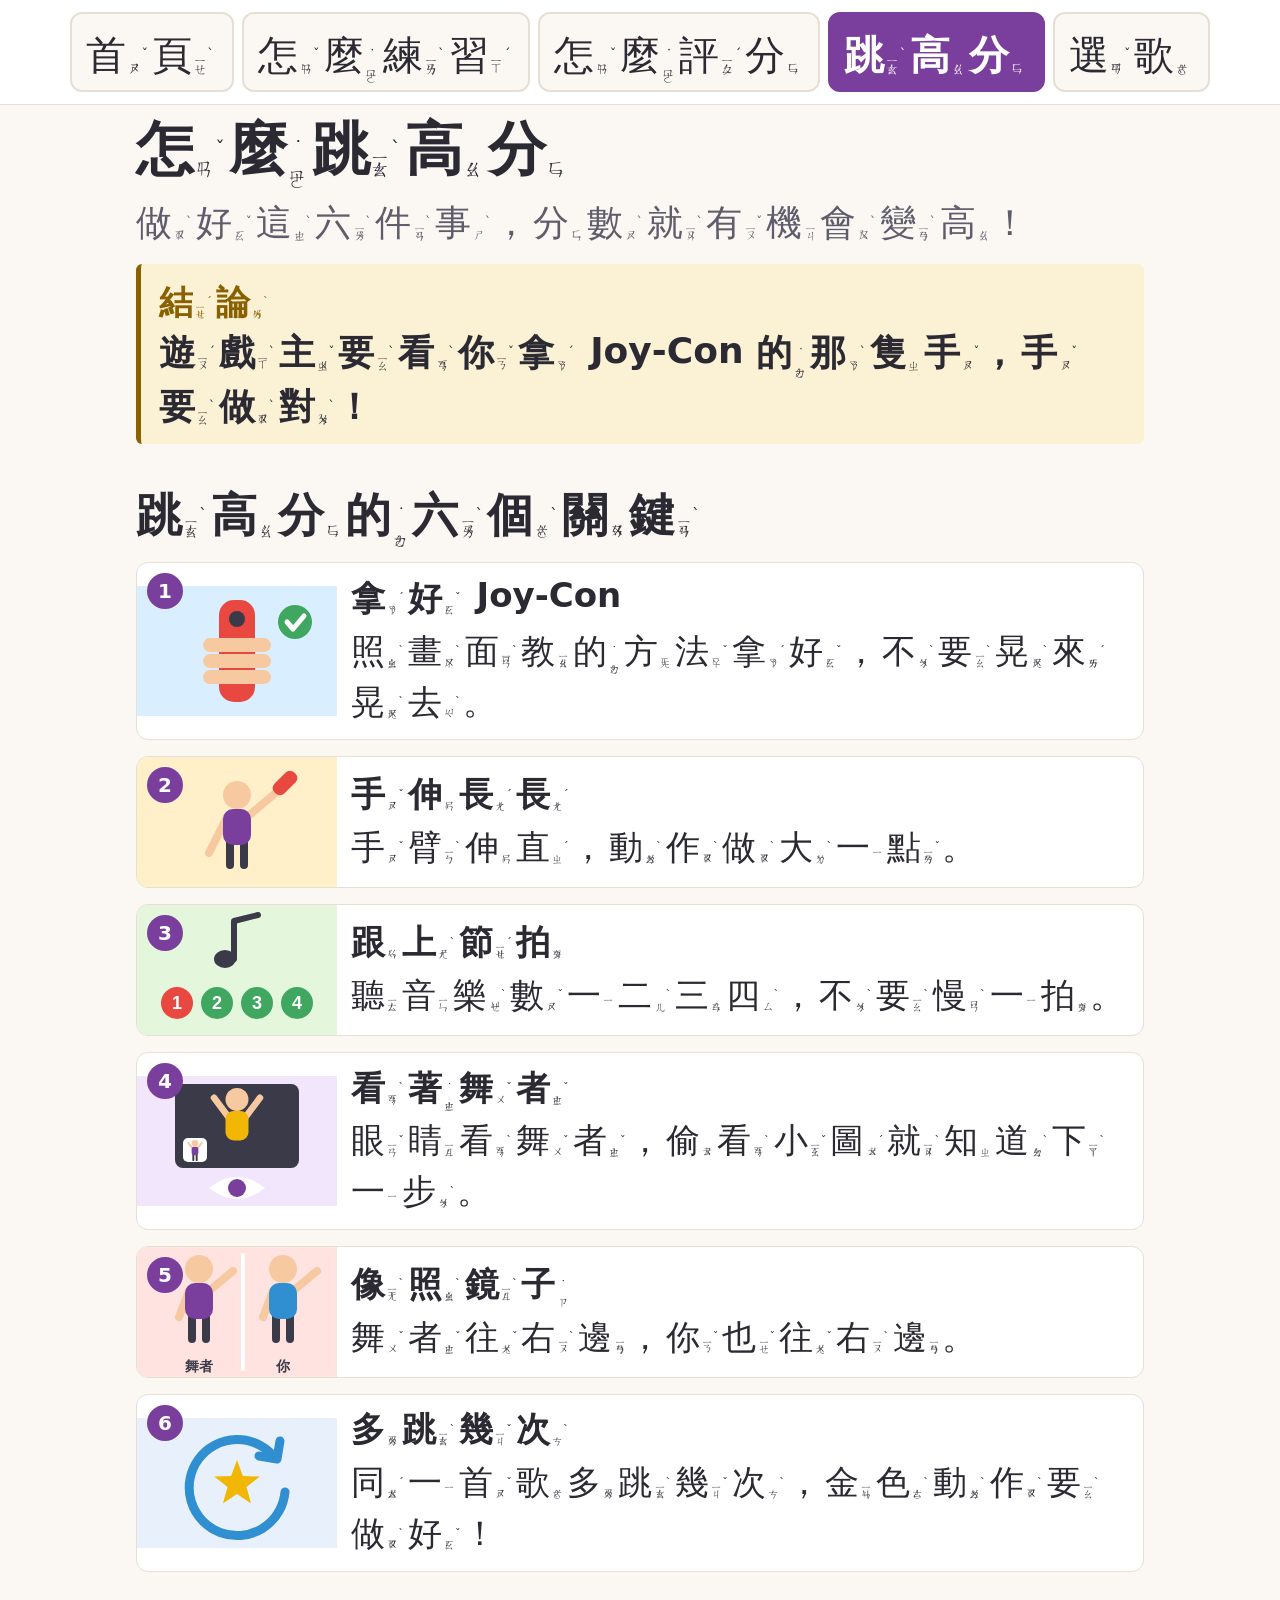
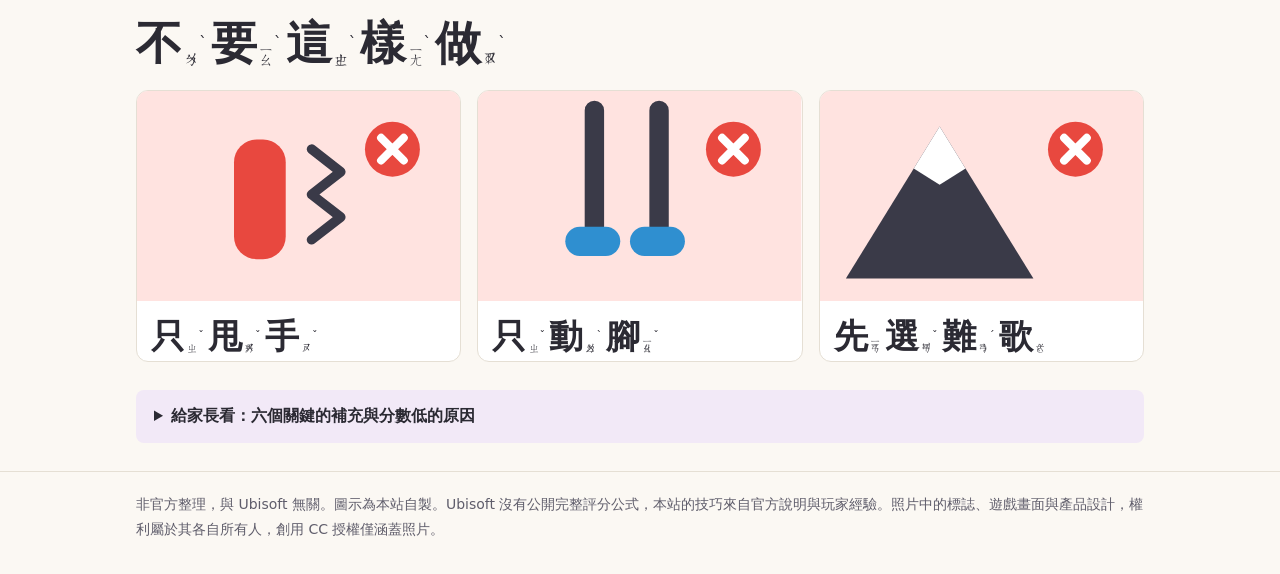
==== high-score.html @ da91a6d4 "Fit short boxed text on one line with row cards and smaller type Co-Authored-By: Claude Opus 5.5 <no" ====
<!doctype html>
<html lang="zh-Hant-TW">
<head>
  <meta charset="utf-8">
  <meta name="viewport" content="width=device-width, initial-scale=1">
  <title>Just Dance 跳高分</title>
  <meta name="description" content="用注音和扁平圖示，讓小一、小三的孩子看懂跳高分的六個關鍵。">
  <meta property="og:type" content="website">
  <meta property="og:site_name" content="Just Dance 親子指南">
  <meta property="og:title" content="Just Dance 跳高分">
  <meta property="og:description" content="用注音和扁平圖示，讓小一、小三的孩子看懂跳高分的六個關鍵。">
  <meta property="og:url" content="https://laibob0405.github.io/just-dance-guide/high-score.html">
  <meta property="og:image" content="https://laibob0405.github.io/just-dance-guide/images/og-image.png">
  <meta property="og:image:width" content="1200">
  <meta property="og:image:height" content="630">
  <meta property="og:image:alt" content="扁平插圖：舉著 Joy-Con 跳舞的小人、音符和金色星星，標題是一起跳 Just Dance">
  <meta name="twitter:card" content="summary_large_image">
  <link rel="icon" href="favicon.svg" type="image/svg+xml">
  <link rel="icon" href="favicon-32.png" type="image/png" sizes="32x32">
  <link rel="apple-touch-icon" href="apple-touch-icon.png">
  <link rel="stylesheet" href="style.css?v=15">
  <script src="menu.js?v=15" defer></script>
</head>
<body>
  <header>
    <div class="wrap">
      <nav aria-label="主選單"><button type="button" class="menu-toggle" aria-expanded="false" aria-controls="main-menu"><svg viewBox="0 0 24 24" width="32" height="32" aria-hidden="true"><path d="M4 6H20M4 12H20M4 18H20" fill="none" stroke="currentColor" stroke-width="3" stroke-linecap="round"/></svg><span class="zy">選<span class="b" aria-hidden="true"><span class="s">ㄒㄩㄢ</span><span class="t">ˇ</span></span></span><span class="zy">單<span class="b" aria-hidden="true"><span class="s">ㄉㄢ</span></span></span></button><ul id="main-menu"><li><a href="index.html"><span class="zy">首<span class="b" aria-hidden="true"><span class="s">ㄕㄡ</span><span class="t">ˇ</span></span></span><span class="zy">頁<span class="b" aria-hidden="true"><span class="s">ㄧㄝ</span><span class="t">ˋ</span></span></span></a></li><li><a href="kids.html"><span class="zy">怎<span class="b" aria-hidden="true"><span class="s">ㄗㄣ</span><span class="t">ˇ</span></span></span><span class="zy">麼<span class="b" aria-hidden="true"><span class="s">˙ㄇㄜ</span></span></span><span class="zy">練<span class="b" aria-hidden="true"><span class="s">ㄌㄧㄢ</span><span class="t">ˋ</span></span></span><span class="zy">習<span class="b" aria-hidden="true"><span class="s">ㄒㄧ</span><span class="t">ˊ</span></span></span></a></li><li><a href="scoring.html"><span class="zy">怎<span class="b" aria-hidden="true"><span class="s">ㄗㄣ</span><span class="t">ˇ</span></span></span><span class="zy">麼<span class="b" aria-hidden="true"><span class="s">˙ㄇㄜ</span></span></span><span class="zy">評<span class="b" aria-hidden="true"><span class="s">ㄆㄧㄥ</span><span class="t">ˊ</span></span></span><span class="zy">分<span class="b" aria-hidden="true"><span class="s">ㄈㄣ</span></span></span></a></li><li><a href="high-score.html" aria-current="page"><span class="zy">跳<span class="b" aria-hidden="true"><span class="s">ㄊㄧㄠ</span><span class="t">ˋ</span></span></span><span class="zy">高<span class="b" aria-hidden="true"><span class="s">ㄍㄠ</span></span></span><span class="zy">分<span class="b" aria-hidden="true"><span class="s">ㄈㄣ</span></span></span></a></li><li><a href="songs.html"><span class="zy">選<span class="b" aria-hidden="true"><span class="s">ㄒㄩㄢ</span><span class="t">ˇ</span></span></span><span class="zy">歌<span class="b" aria-hidden="true"><span class="s">ㄍㄜ</span></span></span></a></li></ul></nav>
    </div>
  </header>
  <main class="wrap">

    <h1><span class="zy">怎<span class="b" aria-hidden="true"><span class="s">ㄗㄣ</span><span class="t">ˇ</span></span></span><span class="zy">麼<span class="b" aria-hidden="true"><span class="s">˙ㄇㄜ</span></span></span><span class="zy">跳<span class="b" aria-hidden="true"><span class="s">ㄊㄧㄠ</span><span class="t">ˋ</span></span></span><span class="zy">高<span class="b" aria-hidden="true"><span class="s">ㄍㄠ</span></span></span><span class="zy">分<span class="b" aria-hidden="true"><span class="s">ㄈㄣ</span></span></span></h1>
    <p class="lead"><span class="zy">做<span class="b" aria-hidden="true"><span class="s">ㄗㄨㄛ</span><span class="t">ˋ</span></span></span><span class="zy">好<span class="b" aria-hidden="true"><span class="s">ㄏㄠ</span><span class="t">ˇ</span></span></span><span class="zy">這<span class="b" aria-hidden="true"><span class="s">ㄓㄜ</span><span class="t">ˋ</span></span></span><span class="zy">六<span class="b" aria-hidden="true"><span class="s">ㄌㄧㄡ</span><span class="t">ˋ</span></span></span><span class="zy">件<span class="b" aria-hidden="true"><span class="s">ㄐㄧㄢ</span><span class="t">ˋ</span></span></span><span class="zy">事<span class="b" aria-hidden="true"><span class="s">ㄕ</span><span class="t">ˋ</span></span><span class="p">，</span></span><span class="zy">分<span class="b" aria-hidden="true"><span class="s">ㄈㄣ</span></span></span><span class="zy">數<span class="b" aria-hidden="true"><span class="s">ㄕㄨ</span><span class="t">ˋ</span></span></span><span class="zy">就<span class="b" aria-hidden="true"><span class="s">ㄐㄧㄡ</span><span class="t">ˋ</span></span></span><span class="zy">有<span class="b" aria-hidden="true"><span class="s">ㄧㄡ</span><span class="t">ˇ</span></span></span><span class="zy">機<span class="b" aria-hidden="true"><span class="s">ㄐㄧ</span></span></span><span class="zy">會<span class="b" aria-hidden="true"><span class="s">ㄏㄨㄟ</span><span class="t">ˋ</span></span></span><span class="zy">變<span class="b" aria-hidden="true"><span class="s">ㄅㄧㄢ</span><span class="t">ˋ</span></span></span><span class="zy">高<span class="b" aria-hidden="true"><span class="s">ㄍㄠ</span></span><span class="p">！</span></span></p>
    <div class="key"><span class="label"><span class="zy">結<span class="b" aria-hidden="true"><span class="s">ㄐㄧㄝ</span><span class="t">ˊ</span></span></span><span class="zy">論<span class="b" aria-hidden="true"><span class="s">ㄌㄨㄣ</span><span class="t">ˋ</span></span></span></span><p><span class="zy">遊<span class="b" aria-hidden="true"><span class="s">ㄧㄡ</span><span class="t">ˊ</span></span></span><span class="zy">戲<span class="b" aria-hidden="true"><span class="s">ㄒㄧ</span><span class="t">ˋ</span></span></span><span class="zy">主<span class="b" aria-hidden="true"><span class="s">ㄓㄨ</span><span class="t">ˇ</span></span></span><span class="zy">要<span class="b" aria-hidden="true"><span class="s">ㄧㄠ</span><span class="t">ˋ</span></span></span><span class="zy">看<span class="b" aria-hidden="true"><span class="s">ㄎㄢ</span><span class="t">ˋ</span></span></span><span class="zy">你<span class="b" aria-hidden="true"><span class="s">ㄋㄧ</span><span class="t">ˇ</span></span></span><span class="zy">拿<span class="b" aria-hidden="true"><span class="s">ㄋㄚ</span><span class="t">ˊ</span></span></span> Joy-Con <span class="zy">的<span class="b" aria-hidden="true"><span class="s">˙ㄉㄜ</span></span></span><span class="zy">那<span class="b" aria-hidden="true"><span class="s">ㄋㄚ</span><span class="t">ˋ</span></span></span><span class="zy">隻<span class="b" aria-hidden="true"><span class="s">ㄓ</span></span></span><span class="zy">手<span class="b" aria-hidden="true"><span class="s">ㄕㄡ</span><span class="t">ˇ</span></span><span class="p">，</span></span><span class="zy">手<span class="b" aria-hidden="true"><span class="s">ㄕㄡ</span><span class="t">ˇ</span></span></span><span class="zy">要<span class="b" aria-hidden="true"><span class="s">ㄧㄠ</span><span class="t">ˋ</span></span></span><span class="zy">做<span class="b" aria-hidden="true"><span class="s">ㄗㄨㄛ</span><span class="t">ˋ</span></span></span><span class="zy">對<span class="b" aria-hidden="true"><span class="s">ㄉㄨㄟ</span><span class="t">ˋ</span></span><span class="p">！</span></span></p></div>

    <h2><span class="zy">跳<span class="b" aria-hidden="true"><span class="s">ㄊㄧㄠ</span><span class="t">ˋ</span></span></span><span class="zy">高<span class="b" aria-hidden="true"><span class="s">ㄍㄠ</span></span></span><span class="zy">分<span class="b" aria-hidden="true"><span class="s">ㄈㄣ</span></span></span><span class="zy">的<span class="b" aria-hidden="true"><span class="s">˙ㄉㄜ</span></span></span><span class="zy">六<span class="b" aria-hidden="true"><span class="s">ㄌㄧㄡ</span><span class="t">ˋ</span></span></span><span class="zy">個<span class="b" aria-hidden="true"><span class="s">ㄍㄜ</span><span class="t">ˋ</span></span></span><span class="zy">關<span class="b" aria-hidden="true"><span class="s">ㄍㄨㄢ</span></span></span><span class="zy">鍵<span class="b" aria-hidden="true"><span class="s">ㄐㄧㄢ</span><span class="t">ˋ</span></span></span></h2>
    <ol class="cards rows">
<li><svg viewBox="0 0 200 130" role="img" aria-label="一隻手緊緊握住 Joy-Con"><rect width="200" height="130" fill="#d9efff"/><rect x="82" y="14" width="36" height="102" rx="15" fill="#e8483f"/><circle cx="100" cy="33" r="8" fill="#3a3a48"/><rect x="66" y="52" width="68" height="14" rx="7" fill="#f6c9a0"/><rect x="66" y="68" width="68" height="14" rx="7" fill="#f6c9a0"/><rect x="66" y="84" width="68" height="14" rx="7" fill="#f6c9a0"/><circle cx="158" cy="36" r="17" fill="#3fa75f"/><path d="M150 36l6 7 11-13" fill="none" stroke="#ffffff" stroke-width="5" stroke-linecap="round" stroke-linejoin="round"/></svg><div class="card-text"><h3><span class="zy">拿<span class="b" aria-hidden="true"><span class="s">ㄋㄚ</span><span class="t">ˊ</span></span></span><span class="zy">好<span class="b" aria-hidden="true"><span class="s">ㄏㄠ</span><span class="t">ˇ</span></span></span> Joy-Con</h3><p><span class="zy">照<span class="b" aria-hidden="true"><span class="s">ㄓㄠ</span><span class="t">ˋ</span></span></span><span class="zy">畫<span class="b" aria-hidden="true"><span class="s">ㄏㄨㄚ</span><span class="t">ˋ</span></span></span><span class="zy">面<span class="b" aria-hidden="true"><span class="s">ㄇㄧㄢ</span><span class="t">ˋ</span></span></span><span class="zy">教<span class="b" aria-hidden="true"><span class="s">ㄐㄧㄠ</span></span></span><span class="zy">的<span class="b" aria-hidden="true"><span class="s">˙ㄉㄜ</span></span></span><span class="zy">方<span class="b" aria-hidden="true"><span class="s">ㄈㄤ</span></span></span><span class="zy">法<span class="b" aria-hidden="true"><span class="s">ㄈㄚ</span><span class="t">ˇ</span></span></span><span class="zy">拿<span class="b" aria-hidden="true"><span class="s">ㄋㄚ</span><span class="t">ˊ</span></span></span><span class="zy">好<span class="b" aria-hidden="true"><span class="s">ㄏㄠ</span><span class="t">ˇ</span></span><span class="p">，</span></span><span class="zy">不<span class="b" aria-hidden="true"><span class="s">ㄅㄨ</span><span class="t">ˋ</span></span></span><span class="zy">要<span class="b" aria-hidden="true"><span class="s">ㄧㄠ</span><span class="t">ˋ</span></span></span><span class="zy">晃<span class="b" aria-hidden="true"><span class="s">ㄏㄨㄤ</span><span class="t">ˋ</span></span></span><span class="zy">來<span class="b" aria-hidden="true"><span class="s">ㄌㄞ</span><span class="t">ˊ</span></span></span><span class="zy">晃<span class="b" aria-hidden="true"><span class="s">ㄏㄨㄤ</span><span class="t">ˋ</span></span></span><span class="zy">去<span class="b" aria-hidden="true"><span class="s">ㄑㄩ</span><span class="t">ˋ</span></span><span class="p">。</span></span></p></div></li>
<li><svg viewBox="0 0 200 130" role="img" aria-label="小朋友把手臂伸得又高又直"><rect width="200" height="130" fill="#fff0c9"/><path d="M90 60L72 96" fill="none" stroke="#f6c9a0" stroke-width="8" stroke-linecap="round" stroke-linejoin="round"/><path d="M110 60L148 28" fill="none" stroke="#f6c9a0" stroke-width="8" stroke-linecap="round" stroke-linejoin="round"/><path d="M93 86V108M107 86V108" fill="none" stroke="#3a3a48" stroke-width="8" stroke-linecap="round" stroke-linejoin="round"/><rect x="86" y="52" width="28" height="36" rx="10" fill="#7a3e9d"/><circle cx="100" cy="38" r="14" fill="#f6c9a0"/><g transform="rotate(45 148 26)"><rect x="141" y="12" width="14" height="28" rx="6" fill="#e8483f"/></g></svg><div class="card-text"><h3><span class="zy">手<span class="b" aria-hidden="true"><span class="s">ㄕㄡ</span><span class="t">ˇ</span></span></span><span class="zy">伸<span class="b" aria-hidden="true"><span class="s">ㄕㄣ</span></span></span><span class="zy">長<span class="b" aria-hidden="true"><span class="s">ㄔㄤ</span><span class="t">ˊ</span></span></span><span class="zy">長<span class="b" aria-hidden="true"><span class="s">ㄔㄤ</span><span class="t">ˊ</span></span></span></h3><p><span class="zy">手<span class="b" aria-hidden="true"><span class="s">ㄕㄡ</span><span class="t">ˇ</span></span></span><span class="zy">臂<span class="b" aria-hidden="true"><span class="s">ㄅㄧ</span><span class="t">ˋ</span></span></span><span class="zy">伸<span class="b" aria-hidden="true"><span class="s">ㄕㄣ</span></span></span><span class="zy">直<span class="b" aria-hidden="true"><span class="s">ㄓ</span><span class="t">ˊ</span></span><span class="p">，</span></span><span class="zy">動<span class="b" aria-hidden="true"><span class="s">ㄉㄨㄥ</span><span class="t">ˋ</span></span></span><span class="zy">作<span class="b" aria-hidden="true"><span class="s">ㄗㄨㄛ</span><span class="t">ˋ</span></span></span><span class="zy">做<span class="b" aria-hidden="true"><span class="s">ㄗㄨㄛ</span><span class="t">ˋ</span></span></span><span class="zy">大<span class="b" aria-hidden="true"><span class="s">ㄉㄚ</span><span class="t">ˋ</span></span></span><span class="zy">一<span class="b" aria-hidden="true"><span class="s">ㄧ</span></span></span><span class="zy">點<span class="b" aria-hidden="true"><span class="s">ㄉㄧㄢ</span><span class="t">ˇ</span></span><span class="p">。</span></span></p></div></li>
<li><svg viewBox="0 0 200 130" role="img" aria-label="音符和一二三四的節拍"><rect width="200" height="130" fill="#e4f7dc"/><ellipse cx="88" cy="54" rx="11" ry="9" fill="#3a3a48"/><path d="M97 54V16l24 -6" fill="none" stroke="#3a3a48" stroke-width="6" stroke-linecap="round" stroke-linejoin="round"/><circle cx="40" cy="98" r="16" fill="#e8483f"/><text x="40" y="104" font-family="sans-serif" font-size="18" font-weight="700" text-anchor="middle" fill="#fff">1</text><circle cx="80" cy="98" r="16" fill="#3fa75f"/><text x="80" y="104" font-family="sans-serif" font-size="18" font-weight="700" text-anchor="middle" fill="#fff">2</text><circle cx="120" cy="98" r="16" fill="#3fa75f"/><text x="120" y="104" font-family="sans-serif" font-size="18" font-weight="700" text-anchor="middle" fill="#fff">3</text><circle cx="160" cy="98" r="16" fill="#3fa75f"/><text x="160" y="104" font-family="sans-serif" font-size="18" font-weight="700" text-anchor="middle" fill="#fff">4</text></svg><div class="card-text"><h3><span class="zy">跟<span class="b" aria-hidden="true"><span class="s">ㄍㄣ</span></span></span><span class="zy">上<span class="b" aria-hidden="true"><span class="s">ㄕㄤ</span><span class="t">ˋ</span></span></span><span class="zy">節<span class="b" aria-hidden="true"><span class="s">ㄐㄧㄝ</span><span class="t">ˊ</span></span></span><span class="zy">拍<span class="b" aria-hidden="true"><span class="s">ㄆㄞ</span></span></span></h3><p><span class="zy">聽<span class="b" aria-hidden="true"><span class="s">ㄊㄧㄥ</span></span></span><span class="zy">音<span class="b" aria-hidden="true"><span class="s">ㄧㄣ</span></span></span><span class="zy">樂<span class="b" aria-hidden="true"><span class="s">ㄩㄝ</span><span class="t">ˋ</span></span></span><span class="zy">數<span class="b" aria-hidden="true"><span class="s">ㄕㄨ</span><span class="t">ˇ</span></span></span><span class="zy">一<span class="b" aria-hidden="true"><span class="s">ㄧ</span></span></span><span class="zy">二<span class="b" aria-hidden="true"><span class="s">ㄦ</span><span class="t">ˋ</span></span></span><span class="zy">三<span class="b" aria-hidden="true"><span class="s">ㄙㄢ</span></span></span><span class="zy">四<span class="b" aria-hidden="true"><span class="s">ㄙ</span><span class="t">ˋ</span></span><span class="p">，</span></span><span class="zy">不<span class="b" aria-hidden="true"><span class="s">ㄅㄨ</span><span class="t">ˋ</span></span></span><span class="zy">要<span class="b" aria-hidden="true"><span class="s">ㄧㄠ</span><span class="t">ˋ</span></span></span><span class="zy">慢<span class="b" aria-hidden="true"><span class="s">ㄇㄢ</span><span class="t">ˋ</span></span></span><span class="zy">一<span class="b" aria-hidden="true"><span class="s">ㄧ</span></span></span><span class="zy">拍<span class="b" aria-hidden="true"><span class="s">ㄆㄞ</span></span><span class="p">。</span></span></p></div></li>
<li><svg viewBox="0 0 200 130" role="img" aria-label="眼睛看著電視裡的舞者，左下角有小圖"><rect width="200" height="130" fill="#f1e6fb"/><rect x="38" y="8" width="124" height="84" rx="8" fill="#3a3a48"/><g transform="translate(100 12) scale(.82) translate(-100 0)"><path d="M90 36L72 12" fill="none" stroke="#f6c9a0" stroke-width="8" stroke-linecap="round" stroke-linejoin="round"/><path d="M110 36L128 12" fill="none" stroke="#f6c9a0" stroke-width="8" stroke-linecap="round" stroke-linejoin="round"/><path d="M93 62V84M107 62V84" fill="none" stroke="#3a3a48" stroke-width="8" stroke-linecap="round" stroke-linejoin="round"/><rect x="86" y="28" width="28" height="36" rx="10" fill="#f2b705"/><circle cx="100" cy="14" r="14" fill="#f6c9a0"/></g><rect x="46" y="62" width="24" height="24" rx="5" fill="#fff"/><g transform="translate(58 64) scale(.24) translate(-100 0)"><path d="M90 36L72 12" fill="none" stroke="#f6c9a0" stroke-width="8" stroke-linecap="round" stroke-linejoin="round"/><path d="M110 36L128 12" fill="none" stroke="#f6c9a0" stroke-width="8" stroke-linecap="round" stroke-linejoin="round"/><path d="M93 62V84M107 62V84" fill="none" stroke="#3a3a48" stroke-width="8" stroke-linecap="round" stroke-linejoin="round"/><rect x="86" y="28" width="28" height="36" rx="10" fill="#7a3e9d"/><circle cx="100" cy="14" r="14" fill="#f6c9a0"/></g><path d="M72 112q28-22 56 0q-28 22-56 0z" fill="#fff"/><circle cx="100" cy="112" r="9" fill="#7a3e9d"/></svg><div class="card-text"><h3><span class="zy">看<span class="b" aria-hidden="true"><span class="s">ㄎㄢ</span><span class="t">ˋ</span></span></span><span class="zy">著<span class="b" aria-hidden="true"><span class="s">˙ㄓㄜ</span></span></span><span class="zy">舞<span class="b" aria-hidden="true"><span class="s">ㄨ</span><span class="t">ˇ</span></span></span><span class="zy">者<span class="b" aria-hidden="true"><span class="s">ㄓㄜ</span><span class="t">ˇ</span></span></span></h3><p><span class="zy">眼<span class="b" aria-hidden="true"><span class="s">ㄧㄢ</span><span class="t">ˇ</span></span></span><span class="zy">睛<span class="b" aria-hidden="true"><span class="s">ㄐㄧㄥ</span></span></span><span class="zy">看<span class="b" aria-hidden="true"><span class="s">ㄎㄢ</span><span class="t">ˋ</span></span></span><span class="zy">舞<span class="b" aria-hidden="true"><span class="s">ㄨ</span><span class="t">ˇ</span></span></span><span class="zy">者<span class="b" aria-hidden="true"><span class="s">ㄓㄜ</span><span class="t">ˇ</span></span><span class="p">，</span></span><span class="zy">偷<span class="b" aria-hidden="true"><span class="s">ㄊㄡ</span></span></span><span class="zy">看<span class="b" aria-hidden="true"><span class="s">ㄎㄢ</span><span class="t">ˋ</span></span></span><span class="zy">小<span class="b" aria-hidden="true"><span class="s">ㄒㄧㄠ</span><span class="t">ˇ</span></span></span><span class="zy">圖<span class="b" aria-hidden="true"><span class="s">ㄊㄨ</span><span class="t">ˊ</span></span></span><span class="zy">就<span class="b" aria-hidden="true"><span class="s">ㄐㄧㄡ</span><span class="t">ˋ</span></span></span><span class="zy">知<span class="b" aria-hidden="true"><span class="s">ㄓ</span></span></span><span class="zy">道<span class="b" aria-hidden="true"><span class="s">ㄉㄠ</span><span class="t">ˋ</span></span></span><span class="zy">下<span class="b" aria-hidden="true"><span class="s">ㄒㄧㄚ</span><span class="t">ˋ</span></span></span><span class="zy">一<span class="b" aria-hidden="true"><span class="s">ㄧ</span></span></span><span class="zy">步<span class="b" aria-hidden="true"><span class="s">ㄅㄨ</span><span class="t">ˋ</span></span><span class="p">。</span></span></p></div></li>
<li><svg viewBox="0 0 200 130" role="img" aria-label="舞者和你都把手伸向同一邊"><rect width="200" height="130" fill="#ffe3e0"/><path d="M106 8V122" fill="none" stroke="#ffffff" stroke-width="4" stroke-linecap="round" stroke-linejoin="round"/><path d="M52 44L42 70" fill="none" stroke="#f6c9a0" stroke-width="8" stroke-linecap="round" stroke-linejoin="round"/><path d="M72 44L96 24" fill="none" stroke="#f6c9a0" stroke-width="8" stroke-linecap="round" stroke-linejoin="round"/><path d="M55 70V92M69 70V92" fill="none" stroke="#3a3a48" stroke-width="8" stroke-linecap="round" stroke-linejoin="round"/><rect x="48" y="36" width="28" height="36" rx="10" fill="#7a3e9d"/><circle cx="62" cy="22" r="14" fill="#f6c9a0"/><path d="M136 44L126 70" fill="none" stroke="#f6c9a0" stroke-width="8" stroke-linecap="round" stroke-linejoin="round"/><path d="M156 44L180 24" fill="none" stroke="#f6c9a0" stroke-width="8" stroke-linecap="round" stroke-linejoin="round"/><path d="M139 70V92M153 70V92" fill="none" stroke="#3a3a48" stroke-width="8" stroke-linecap="round" stroke-linejoin="round"/><rect x="132" y="36" width="28" height="36" rx="10" fill="#2f8fd0"/><circle cx="146" cy="22" r="14" fill="#f6c9a0"/><text x="62" y="124" font-family="sans-serif" font-size="14" font-weight="700" text-anchor="middle" fill="#3a3a48">舞者</text><text x="146" y="124" font-family="sans-serif" font-size="14" font-weight="700" text-anchor="middle" fill="#3a3a48">你</text></svg><div class="card-text"><h3><span class="zy">像<span class="b" aria-hidden="true"><span class="s">ㄒㄧㄤ</span><span class="t">ˋ</span></span></span><span class="zy">照<span class="b" aria-hidden="true"><span class="s">ㄓㄠ</span><span class="t">ˋ</span></span></span><span class="zy">鏡<span class="b" aria-hidden="true"><span class="s">ㄐㄧㄥ</span><span class="t">ˋ</span></span></span><span class="zy">子<span class="b" aria-hidden="true"><span class="s">˙ㄗ</span></span></span></h3><p><span class="zy">舞<span class="b" aria-hidden="true"><span class="s">ㄨ</span><span class="t">ˇ</span></span></span><span class="zy">者<span class="b" aria-hidden="true"><span class="s">ㄓㄜ</span><span class="t">ˇ</span></span></span><span class="zy">往<span class="b" aria-hidden="true"><span class="s">ㄨㄤ</span><span class="t">ˇ</span></span></span><span class="zy">右<span class="b" aria-hidden="true"><span class="s">ㄧㄡ</span><span class="t">ˋ</span></span></span><span class="zy">邊<span class="b" aria-hidden="true"><span class="s">ㄅㄧㄢ</span></span><span class="p">，</span></span><span class="zy">你<span class="b" aria-hidden="true"><span class="s">ㄋㄧ</span><span class="t">ˇ</span></span></span><span class="zy">也<span class="b" aria-hidden="true"><span class="s">ㄧㄝ</span><span class="t">ˇ</span></span></span><span class="zy">往<span class="b" aria-hidden="true"><span class="s">ㄨㄤ</span><span class="t">ˇ</span></span></span><span class="zy">右<span class="b" aria-hidden="true"><span class="s">ㄧㄡ</span><span class="t">ˋ</span></span></span><span class="zy">邊<span class="b" aria-hidden="true"><span class="s">ㄅㄧㄢ</span></span><span class="p">。</span></span></p></div></li>
<li><svg viewBox="0 0 200 130" role="img" aria-label="金色星星外面有一圈重複的箭頭"><rect width="200" height="130" fill="#e8f1fb"/><path d="M138 40a48 48 0 1 0 10 34" fill="none" stroke="#2f8fd0" stroke-width="9" stroke-linecap="round" stroke-linejoin="round"/><path d="M122 38l18 3 3-18" fill="none" stroke="#2f8fd0" stroke-width="9" stroke-linecap="round" stroke-linejoin="round"/><polygon points="100.0,42.0 105.9,57.9 122.8,58.6 109.5,69.1 114.1,85.4 100.0,76.0 85.9,85.4 90.5,69.1 77.2,58.6 94.1,57.9" fill="#f2b705"/></svg><div class="card-text"><h3><span class="zy">多<span class="b" aria-hidden="true"><span class="s">ㄉㄨㄛ</span></span></span><span class="zy">跳<span class="b" aria-hidden="true"><span class="s">ㄊㄧㄠ</span><span class="t">ˋ</span></span></span><span class="zy">幾<span class="b" aria-hidden="true"><span class="s">ㄐㄧ</span><span class="t">ˇ</span></span></span><span class="zy">次<span class="b" aria-hidden="true"><span class="s">ㄘ</span><span class="t">ˋ</span></span></span></h3><p><span class="zy">同<span class="b" aria-hidden="true"><span class="s">ㄊㄨㄥ</span><span class="t">ˊ</span></span></span><span class="zy">一<span class="b" aria-hidden="true"><span class="s">ㄧ</span></span></span><span class="zy">首<span class="b" aria-hidden="true"><span class="s">ㄕㄡ</span><span class="t">ˇ</span></span></span><span class="zy">歌<span class="b" aria-hidden="true"><span class="s">ㄍㄜ</span></span></span><span class="zy">多<span class="b" aria-hidden="true"><span class="s">ㄉㄨㄛ</span></span></span><span class="zy">跳<span class="b" aria-hidden="true"><span class="s">ㄊㄧㄠ</span><span class="t">ˋ</span></span></span><span class="zy">幾<span class="b" aria-hidden="true"><span class="s">ㄐㄧ</span><span class="t">ˇ</span></span></span><span class="zy">次<span class="b" aria-hidden="true"><span class="s">ㄘ</span><span class="t">ˋ</span></span><span class="p">，</span></span><span class="zy">金<span class="b" aria-hidden="true"><span class="s">ㄐㄧㄣ</span></span></span><span class="zy">色<span class="b" aria-hidden="true"><span class="s">ㄙㄜ</span><span class="t">ˋ</span></span></span><span class="zy">動<span class="b" aria-hidden="true"><span class="s">ㄉㄨㄥ</span><span class="t">ˋ</span></span></span><span class="zy">作<span class="b" aria-hidden="true"><span class="s">ㄗㄨㄛ</span><span class="t">ˋ</span></span></span><span class="zy">要<span class="b" aria-hidden="true"><span class="s">ㄧㄠ</span><span class="t">ˋ</span></span></span><span class="zy">做<span class="b" aria-hidden="true"><span class="s">ㄗㄨㄛ</span><span class="t">ˋ</span></span></span><span class="zy">好<span class="b" aria-hidden="true"><span class="s">ㄏㄠ</span><span class="t">ˇ</span></span><span class="p">！</span></span></p></div></li>
</ol>

    <h2><span class="zy">不<span class="b" aria-hidden="true"><span class="s">ㄅㄨ</span><span class="t">ˋ</span></span></span><span class="zy">要<span class="b" aria-hidden="true"><span class="s">ㄧㄠ</span><span class="t">ˋ</span></span></span><span class="zy">這<span class="b" aria-hidden="true"><span class="s">ㄓㄜ</span><span class="t">ˋ</span></span></span><span class="zy">樣<span class="b" aria-hidden="true"><span class="s">ㄧㄤ</span><span class="t">ˋ</span></span></span><span class="zy">做<span class="b" aria-hidden="true"><span class="s">ㄗㄨㄛ</span><span class="t">ˋ</span></span></span></h2>
    <ul class="cards">
<li><svg viewBox="0 0 200 130" role="img" aria-label="不要只甩手"><rect width="200" height="130" fill="#ffe3e0"/><rect x="60" y="30" width="32" height="74" rx="14" fill="#e8483f"/><path d="M108 36l18 14-18 14 18 14-18 14" fill="none" stroke="#3a3a48" stroke-width="6" stroke-linecap="round" stroke-linejoin="round"/><circle cx="158" cy="36" r="17" fill="#e8483f"/><path d="M151 29l14 14m0-14l-14 14" fill="none" stroke="#ffffff" stroke-width="5" stroke-linecap="round" stroke-linejoin="round"/></svg><div class="card-text"><h3><span class="zy">只<span class="b" aria-hidden="true"><span class="s">ㄓ</span><span class="t">ˇ</span></span></span><span class="zy">甩<span class="b" aria-hidden="true"><span class="s">ㄕㄨㄞ</span><span class="t">ˇ</span></span></span><span class="zy">手<span class="b" aria-hidden="true"><span class="s">ㄕㄡ</span><span class="t">ˇ</span></span></span></h3></div></li>
<li><svg viewBox="0 0 200 130" role="img" aria-label="不要只動腳"><rect width="200" height="130" fill="#ffe3e0"/><path d="M72 12V84M112 12V84" fill="none" stroke="#3a3a48" stroke-width="12" stroke-linecap="round" stroke-linejoin="round"/><rect x="54" y="84" width="34" height="18" rx="9" fill="#2f8fd0"/><rect x="94" y="84" width="34" height="18" rx="9" fill="#2f8fd0"/><circle cx="158" cy="36" r="17" fill="#e8483f"/><path d="M151 29l14 14m0-14l-14 14" fill="none" stroke="#ffffff" stroke-width="5" stroke-linecap="round" stroke-linejoin="round"/></svg><div class="card-text"><h3><span class="zy">只<span class="b" aria-hidden="true"><span class="s">ㄓ</span><span class="t">ˇ</span></span></span><span class="zy">動<span class="b" aria-hidden="true"><span class="s">ㄉㄨㄥ</span><span class="t">ˋ</span></span></span><span class="zy">腳<span class="b" aria-hidden="true"><span class="s">ㄐㄧㄠ</span><span class="t">ˇ</span></span></span></h3></div></li>
<li><svg viewBox="0 0 200 130" role="img" aria-label="一開始不要選太難的歌"><rect width="200" height="130" fill="#ffe3e0"/><path d="M16 116L74 22l58 94z" fill="#3a3a48"/><path d="M58 48l16-26 16 26-16 10z" fill="#ffffff"/><circle cx="158" cy="36" r="17" fill="#e8483f"/><path d="M151 29l14 14m0-14l-14 14" fill="none" stroke="#ffffff" stroke-width="5" stroke-linecap="round" stroke-linejoin="round"/></svg><div class="card-text"><h3><span class="zy">先<span class="b" aria-hidden="true"><span class="s">ㄒㄧㄢ</span></span></span><span class="zy">選<span class="b" aria-hidden="true"><span class="s">ㄒㄩㄢ</span><span class="t">ˇ</span></span></span><span class="zy">難<span class="b" aria-hidden="true"><span class="s">ㄋㄢ</span><span class="t">ˊ</span></span></span><span class="zy">歌<span class="b" aria-hidden="true"><span class="s">ㄍㄜ</span></span></span></h3></div></li>
</ul>

    <details class="parent"><summary>給家長看：六個關鍵的補充與分數低的原因</summary>

      <ol>
        <li><strong>拿好 Joy-Con：</strong>依遊戲畫面的指示握好，手腕也要固定好。有玩家反映評分對握法很敏感。</li>
        <li><strong>手伸長長：</strong>每個動作都做得清楚俐落。動作只做一半，是常見的失分原因之一。</li>
        <li><strong>跟上節拍：</strong>看到舞者動了才跟著動，時間點通常會偏晚。先聽熟節拍，並且提前準備下一個動作。</li>
        <li><strong>看著舞者：</strong>舞者告訴你手怎麼移動，圖示則是預告。不要盯著圖示等亮燈才動，那樣通常會來不及。</li>
        <li><strong>像照鏡子：</strong>舞者往畫面右邊伸手，你也往自己的右邊伸手，不用先想舞者用的是哪一隻手。</li>
        <li><strong>多跳幾次：</strong>記住動作後反應會變快。金色動作（Gold Move）有額外加分。</li>
      </ol>
      <p>Ubisoft 在 2023 年調整評分，改成更重視準確度，只靠甩手很難再拿高分。</p>
      <p><strong>孩子分數特別低的可能原因（推測，非官方說法）：</strong>手臂較短使動作訊號較小、手沒有伸到位、看到舞者動了才動所以慢半拍、Joy-Con 握歪或手腕亂轉。分數低不代表跳得不好，因為主要只有手的動作被算進去。</p>
      <figure><img src="images/joy-con-2.png" width="960" height="946" alt="藍色和橘色的 Switch 2 Joy-Con 2 手把" loading="lazy"><figcaption>Switch 2 的 Joy-Con 2。照片：<a href="https://commons.wikimedia.org/wiki/File:Nintendo_Switch_2_Joy-Con_2_Blue_and_Orange_(transparent_background).png">Crisco 1492</a>，<a href="https://creativecommons.org/licenses/by/4.0/deed.zh-hant">CC BY 4.0</a>，已縮小尺寸。</figcaption></figure>
    
</details>
  </main>
  <footer>
    <div class="wrap">非官方整理，與 Ubisoft 無關。圖示為本站自製。Ubisoft 沒有公開完整評分公式，本站的技巧來自官方說明與玩家經驗。照片中的標誌、遊戲畫面與產品設計，權利屬於其各自所有人，創用 CC 授權僅涵蓋照片。</div>
  </footer>
</body>
</html>
---- style.css ----
:root {
  --bg: #fbf8f3;
  --surface: #ffffff;
  --text: #2b2a33;
  --muted: #5f5d6b;
  --line: #e5dfd4;
  --accent: #7a3e9d;
  --accent-soft: #f2e9f7;
  --gold: #8a6100;
  --gold-soft: #fbf1d5;
}

@media (prefers-color-scheme: dark) {
  :root {
    --bg: #1d1c23;
    --surface: #272630;
    --text: #eeecf2;
    --muted: #b5b2c0;
    --line: #3d3b49;
    --accent: #d3a6ec;
    --accent-soft: #352c40;
    --gold: #eec766;
    --gold-soft: #3a3120;
  }
}

* { box-sizing: border-box; }

body {
  margin: 0;
  background: var(--bg);
  color: var(--text);
  font-family: "Noto Sans TC", "Microsoft JhengHei", "PingFang TC", system-ui, sans-serif;
  font-size: 18px;
  line-height: 1.8;
}

a { color: var(--accent); }

.zy {
  display: inline-flex;
  align-items: center;
  margin-right: 4px;
  white-space: nowrap;
  vertical-align: middle;
  line-height: 1;
}

.zy .b {
  display: inline-flex;
  align-items: center;
  margin-left: 2px;
  font-size: 0.33em;
  font-weight: 400;
  line-height: 1;
}

.zy .s {
  writing-mode: vertical-rl;
  text-orientation: upright;
  letter-spacing: 0;
  line-height: 1;
}

.zy .t { line-height: 1; }

.zy .p { margin-left: 2px; }

header {
  background: var(--surface);
  border-bottom: 1px solid var(--line);
}

.wrap {
  max-width: 1040px;
  margin: 0 auto;
  padding: 0 16px;
}

header .wrap { max-width: 1240px; }

nav ul {
  display: flex;
  flex-wrap: wrap;
  justify-content: center;
  gap: 8px;
  margin: 0;
  padding: 12px 0;
  list-style: none;
  line-height: 1.5;
}

nav a {
  display: block;
  padding: 8px 14px;
  background: var(--bg);
  border: 2px solid var(--line);
  border-radius: 12px;
  color: var(--text);
  font-size: 40px;
  text-align: center;
  text-decoration: none;
}

nav a:hover { border-color: var(--accent); }

nav a:focus-visible {
  outline: 3px solid var(--accent);
  outline-offset: 2px;
}

nav a[aria-current="page"] {
  background: var(--accent);
  border-color: var(--accent);
  color: var(--surface);
  font-weight: 700;
}

.menu-toggle { display: none; }

@media (max-width: 520px) {
  nav ul { display: grid; grid-template-columns: 1fr; }

  nav.collapsible { padding: 12px 0; }

  nav.collapsible ul { padding-bottom: 0; }

  nav.collapsible:not(.open) ul { display: none; }

  nav.collapsible .menu-toggle {
    display: flex;
    align-items: center;
    justify-content: center;
    gap: 10px;
    width: 100%;
    padding: 8px 14px;
    background: var(--bg);
    border: 2px solid var(--line);
    border-radius: 12px;
    color: var(--text);
    font: inherit;
    font-size: 40px;
    font-weight: 700;
    cursor: pointer;
  }

  nav.collapsible .menu-toggle:focus-visible {
    outline: 3px solid var(--accent);
    outline-offset: 2px;
  }
}

main { padding: 24px 0 40px; }

h1 {
  margin: 0 0 8px;
  font-size: 58px;
  line-height: 1.4;
}

h2 {
  margin: 36px 0 12px;
  font-size: 46px;
  line-height: 1.4;
}

.lead {
  margin: 0 0 12px;
  color: var(--muted);
  font-size: 36px;
  line-height: 1.5;
}

.big {
  font-size: 36px;
  font-weight: 700;
  line-height: 1.5;
}

.key {
  margin: 16px 0;
  padding: 12px 18px;
  background: var(--gold-soft);
  border-left: 5px solid var(--gold);
  border-radius: 6px;
}

.key .label {
  display: block;
  color: var(--gold);
  font-size: 34px;
  font-weight: 700;
  line-height: 1.4;
}

.key p {
  margin: 0;
  font-size: 36px;
  font-weight: 700;
  line-height: 1.5;
}

.note {
  margin: 20px 0;
  padding: 14px 18px;
  background: var(--accent-soft);
  border-radius: 6px;
  font-size: 16px;
}

.cta {
  font-size: 36px;
  font-weight: 700;
}

.cards {
  display: grid;
  grid-template-columns: repeat(auto-fit, minmax(220px, 1fr));
  gap: 16px;
  padding: 0;
  list-style: none;
  counter-reset: card;
}

.cards.two { grid-template-columns: repeat(2, minmax(0, 1fr)); }

@media (max-width: 520px) {
  .cards.two { grid-template-columns: 1fr; }
  h1 { font-size: 48px; }
  h2 { font-size: 42px; }
}

.cards.rows { grid-template-columns: 1fr; }

.cards.rows li {
  display: grid;
  grid-template-columns: 200px minmax(0, 1fr);
  align-items: center;
}

@media (max-width: 520px) {
  .cards.rows li { grid-template-columns: 1fr; }
}

.cards li {
  position: relative;
  overflow: hidden;
  background: var(--surface);
  border: 1px solid var(--line);
  border-radius: 12px;
  counter-increment: card;
}

ol.cards li::before {
  content: counter(card);
  position: absolute;
  top: 10px;
  left: 10px;
  width: 36px;
  height: 36px;
  border-radius: 50%;
  background: var(--accent);
  color: var(--surface);
  font-size: 20px;
  font-weight: 700;
  line-height: 36px;
  text-align: center;
}

.cards svg {
  display: block;
  width: 100%;
  height: auto;
}

.cards h3 {
  margin: 10px 14px 4px;
  white-space: normal;
  font-size: 34px;
  line-height: 1.35;
}

.cards p {
  margin: 0 14px 14px;
  font-size: 34px;
  line-height: 1.5;
}

.ratings {
  display: grid;
  gap: 8px;
  padding: 0;
  list-style: none;
}

.ratings li {
  display: grid;
  grid-template-columns: 170px 130px 1fr;
  align-items: center;
  gap: 12px;
  padding: 8px 14px;
  background: var(--surface);
  border: 1px solid var(--line);
  border-radius: 10px;
  font-size: 34px;
  line-height: 1.4;
}

.stars {
  display: block;
  width: 130px;
  height: auto;
}

@media (max-width: 520px) {
  .ratings li { grid-template-columns: 150px 1fr; }
  .ratings li span { grid-column: 1 / -1; }
}

figure { margin: 24px 0; }

figure img {
  display: block;
  width: 100%;
  height: auto;
  border-radius: 8px;
}

.hero img {
  width: auto;
  max-width: 100%;
  margin: 0 auto;
}

figcaption {
  margin-top: 8px;
  color: var(--muted);
  font-size: 14px;
  line-height: 1.6;
}

details.parent {
  margin: 28px 0;
  padding: 12px 18px;
  background: var(--accent-soft);
  border-radius: 8px;
  font-size: 16px;
}

details.parent summary {
  font-weight: 700;
  cursor: pointer;
}

.table-scroll { overflow-x: auto; }

table {
  width: 100%;
  border-collapse: collapse;
  font-size: 15px;
}

th, td {
  padding: 8px;
  border-bottom: 1px solid var(--line);
  text-align: left;
  vertical-align: top;
}

th { white-space: nowrap; }

footer {
  padding: 20px 0 32px;
  border-top: 1px solid var(--line);
  color: var(--muted);
  font-size: 14px;
}
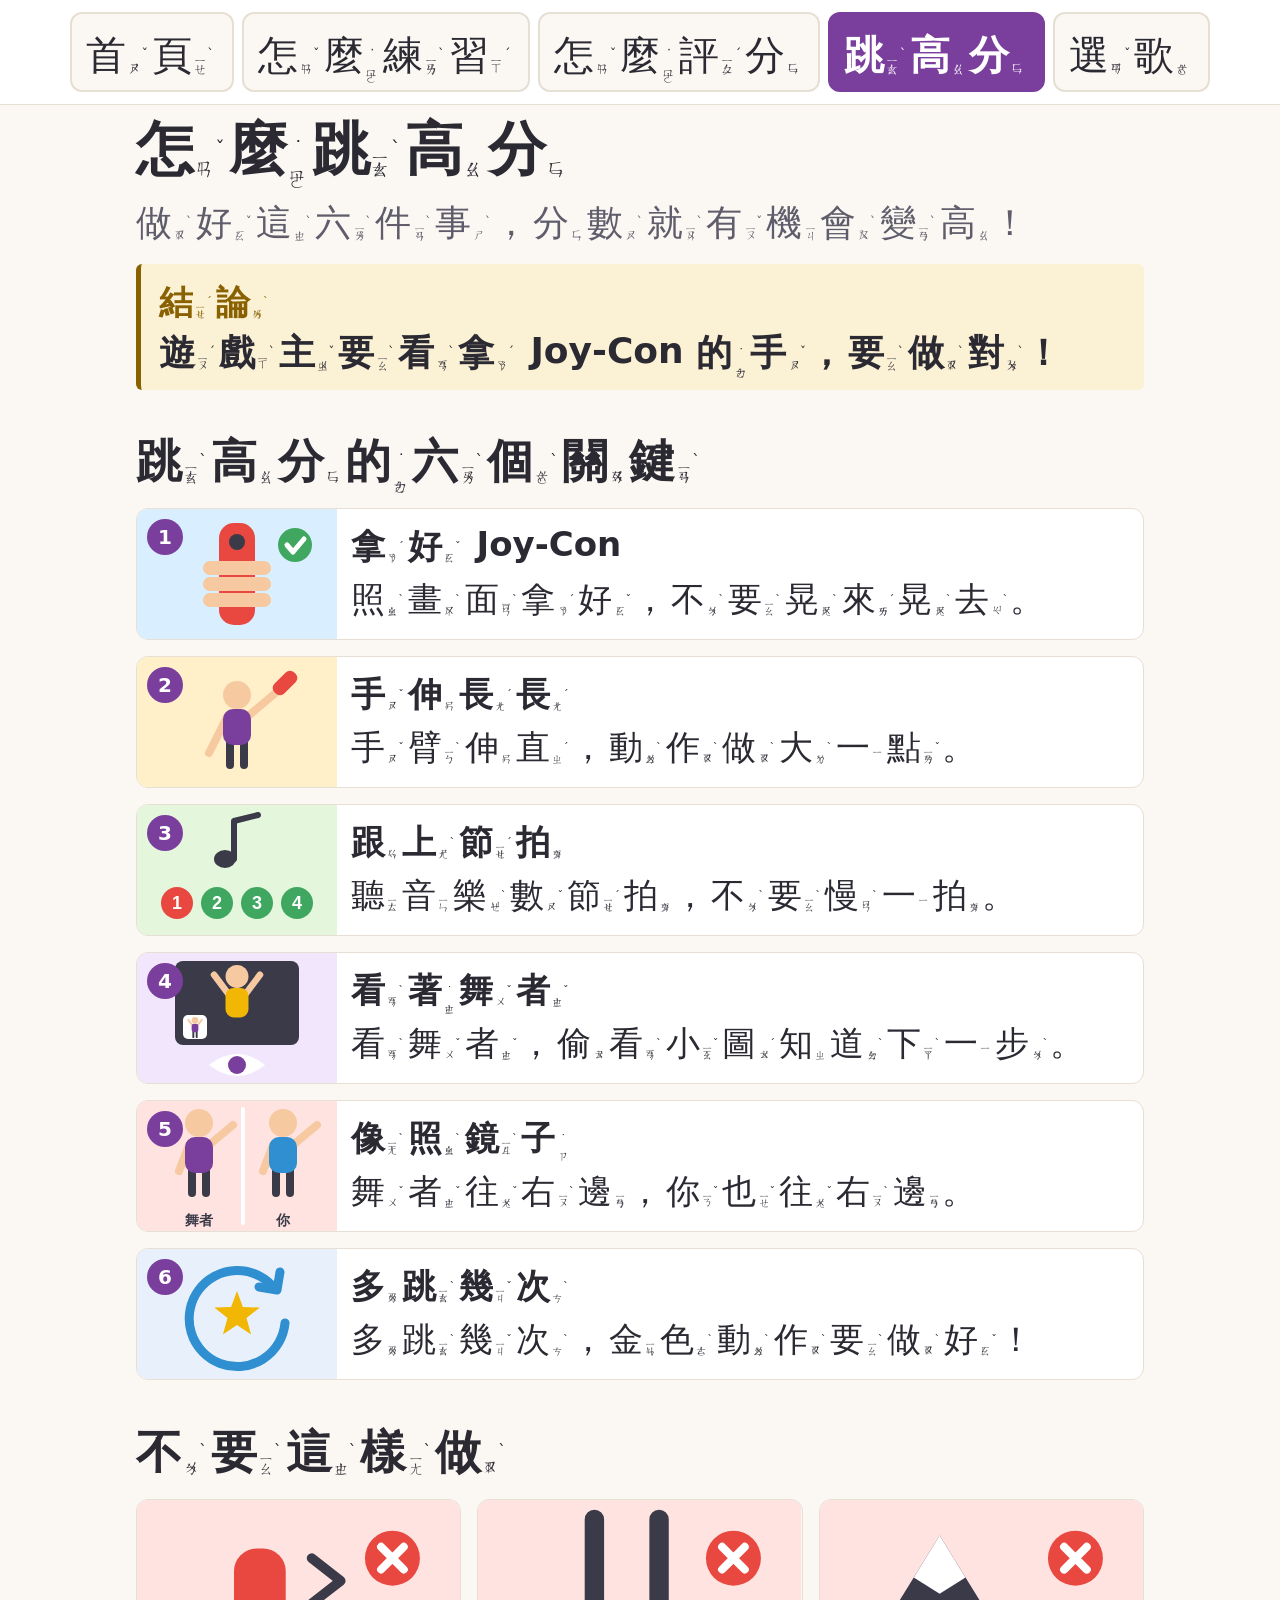
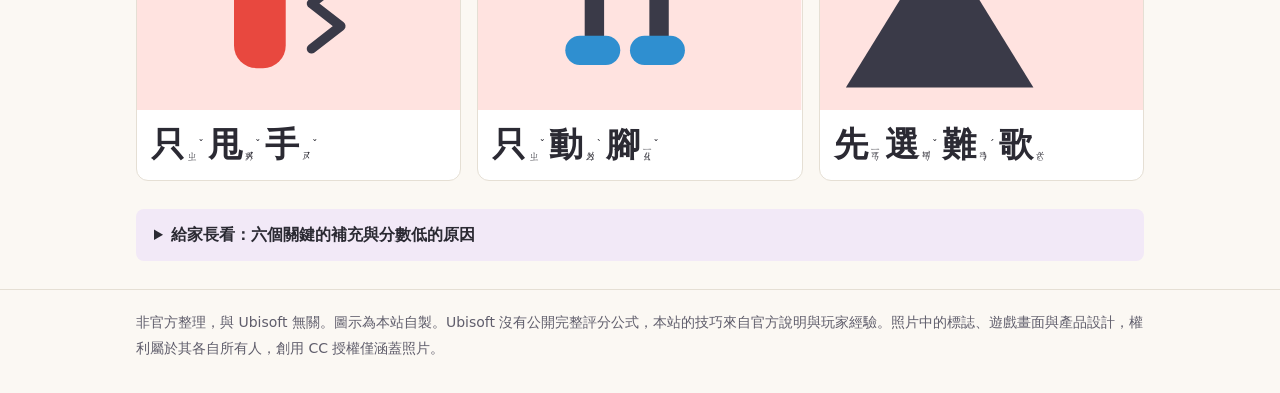
==== commit ecf27dba: "Shorten key tips so each fits on one line on desktop Co-Authored-By: Claude Opus 5.5 <noreply@anthro" ====
--- a/high-score.html
+++ b/high-score.html
@@ -18,8 +18,8 @@
   <link rel="icon" href="favicon.svg" type="image/svg+xml">
   <link rel="icon" href="favicon-32.png" type="image/png" sizes="32x32">
   <link rel="apple-touch-icon" href="apple-touch-icon.png">
-  <link rel="stylesheet" href="style.css?v=15">
-  <script src="menu.js?v=15" defer></script>
+  <link rel="stylesheet" href="style.css?v=16">
+  <script src="menu.js?v=16" defer></script>
 </head>
 <body>
   <header>
@@ -31,16 +31,16 @@
 
     <h1><span class="zy">怎<span class="b" aria-hidden="true"><span class="s">ㄗㄣ</span><span class="t">ˇ</span></span></span><span class="zy">麼<span class="b" aria-hidden="true"><span class="s">˙ㄇㄜ</span></span></span><span class="zy">跳<span class="b" aria-hidden="true"><span class="s">ㄊㄧㄠ</span><span class="t">ˋ</span></span></span><span class="zy">高<span class="b" aria-hidden="true"><span class="s">ㄍㄠ</span></span></span><span class="zy">分<span class="b" aria-hidden="true"><span class="s">ㄈㄣ</span></span></span></h1>
     <p class="lead"><span class="zy">做<span class="b" aria-hidden="true"><span class="s">ㄗㄨㄛ</span><span class="t">ˋ</span></span></span><span class="zy">好<span class="b" aria-hidden="true"><span class="s">ㄏㄠ</span><span class="t">ˇ</span></span></span><span class="zy">這<span class="b" aria-hidden="true"><span class="s">ㄓㄜ</span><span class="t">ˋ</span></span></span><span class="zy">六<span class="b" aria-hidden="true"><span class="s">ㄌㄧㄡ</span><span class="t">ˋ</span></span></span><span class="zy">件<span class="b" aria-hidden="true"><span class="s">ㄐㄧㄢ</span><span class="t">ˋ</span></span></span><span class="zy">事<span class="b" aria-hidden="true"><span class="s">ㄕ</span><span class="t">ˋ</span></span><span class="p">，</span></span><span class="zy">分<span class="b" aria-hidden="true"><span class="s">ㄈㄣ</span></span></span><span class="zy">數<span class="b" aria-hidden="true"><span class="s">ㄕㄨ</span><span class="t">ˋ</span></span></span><span class="zy">就<span class="b" aria-hidden="true"><span class="s">ㄐㄧㄡ</span><span class="t">ˋ</span></span></span><span class="zy">有<span class="b" aria-hidden="true"><span class="s">ㄧㄡ</span><span class="t">ˇ</span></span></span><span class="zy">機<span class="b" aria-hidden="true"><span class="s">ㄐㄧ</span></span></span><span class="zy">會<span class="b" aria-hidden="true"><span class="s">ㄏㄨㄟ</span><span class="t">ˋ</span></span></span><span class="zy">變<span class="b" aria-hidden="true"><span class="s">ㄅㄧㄢ</span><span class="t">ˋ</span></span></span><span class="zy">高<span class="b" aria-hidden="true"><span class="s">ㄍㄠ</span></span><span class="p">！</span></span></p>
-    <div class="key"><span class="label"><span class="zy">結<span class="b" aria-hidden="true"><span class="s">ㄐㄧㄝ</span><span class="t">ˊ</span></span></span><span class="zy">論<span class="b" aria-hidden="true"><span class="s">ㄌㄨㄣ</span><span class="t">ˋ</span></span></span></span><p><span class="zy">遊<span class="b" aria-hidden="true"><span class="s">ㄧㄡ</span><span class="t">ˊ</span></span></span><span class="zy">戲<span class="b" aria-hidden="true"><span class="s">ㄒㄧ</span><span class="t">ˋ</span></span></span><span class="zy">主<span class="b" aria-hidden="true"><span class="s">ㄓㄨ</span><span class="t">ˇ</span></span></span><span class="zy">要<span class="b" aria-hidden="true"><span class="s">ㄧㄠ</span><span class="t">ˋ</span></span></span><span class="zy">看<span class="b" aria-hidden="true"><span class="s">ㄎㄢ</span><span class="t">ˋ</span></span></span><span class="zy">你<span class="b" aria-hidden="true"><span class="s">ㄋㄧ</span><span class="t">ˇ</span></span></span><span class="zy">拿<span class="b" aria-hidden="true"><span class="s">ㄋㄚ</span><span class="t">ˊ</span></span></span> Joy-Con <span class="zy">的<span class="b" aria-hidden="true"><span class="s">˙ㄉㄜ</span></span></span><span class="zy">那<span class="b" aria-hidden="true"><span class="s">ㄋㄚ</span><span class="t">ˋ</span></span></span><span class="zy">隻<span class="b" aria-hidden="true"><span class="s">ㄓ</span></span></span><span class="zy">手<span class="b" aria-hidden="true"><span class="s">ㄕㄡ</span><span class="t">ˇ</span></span><span class="p">，</span></span><span class="zy">手<span class="b" aria-hidden="true"><span class="s">ㄕㄡ</span><span class="t">ˇ</span></span></span><span class="zy">要<span class="b" aria-hidden="true"><span class="s">ㄧㄠ</span><span class="t">ˋ</span></span></span><span class="zy">做<span class="b" aria-hidden="true"><span class="s">ㄗㄨㄛ</span><span class="t">ˋ</span></span></span><span class="zy">對<span class="b" aria-hidden="true"><span class="s">ㄉㄨㄟ</span><span class="t">ˋ</span></span><span class="p">！</span></span></p></div>
+    <div class="key"><span class="label"><span class="zy">結<span class="b" aria-hidden="true"><span class="s">ㄐㄧㄝ</span><span class="t">ˊ</span></span></span><span class="zy">論<span class="b" aria-hidden="true"><span class="s">ㄌㄨㄣ</span><span class="t">ˋ</span></span></span></span><p><span class="zy">遊<span class="b" aria-hidden="true"><span class="s">ㄧㄡ</span><span class="t">ˊ</span></span></span><span class="zy">戲<span class="b" aria-hidden="true"><span class="s">ㄒㄧ</span><span class="t">ˋ</span></span></span><span class="zy">主<span class="b" aria-hidden="true"><span class="s">ㄓㄨ</span><span class="t">ˇ</span></span></span><span class="zy">要<span class="b" aria-hidden="true"><span class="s">ㄧㄠ</span><span class="t">ˋ</span></span></span><span class="zy">看<span class="b" aria-hidden="true"><span class="s">ㄎㄢ</span><span class="t">ˋ</span></span></span><span class="zy">拿<span class="b" aria-hidden="true"><span class="s">ㄋㄚ</span><span class="t">ˊ</span></span></span> Joy-Con <span class="zy">的<span class="b" aria-hidden="true"><span class="s">˙ㄉㄜ</span></span></span><span class="zy">手<span class="b" aria-hidden="true"><span class="s">ㄕㄡ</span><span class="t">ˇ</span></span><span class="p">，</span></span><span class="zy">要<span class="b" aria-hidden="true"><span class="s">ㄧㄠ</span><span class="t">ˋ</span></span></span><span class="zy">做<span class="b" aria-hidden="true"><span class="s">ㄗㄨㄛ</span><span class="t">ˋ</span></span></span><span class="zy">對<span class="b" aria-hidden="true"><span class="s">ㄉㄨㄟ</span><span class="t">ˋ</span></span><span class="p">！</span></span></p></div>
 
     <h2><span class="zy">跳<span class="b" aria-hidden="true"><span class="s">ㄊㄧㄠ</span><span class="t">ˋ</span></span></span><span class="zy">高<span class="b" aria-hidden="true"><span class="s">ㄍㄠ</span></span></span><span class="zy">分<span class="b" aria-hidden="true"><span class="s">ㄈㄣ</span></span></span><span class="zy">的<span class="b" aria-hidden="true"><span class="s">˙ㄉㄜ</span></span></span><span class="zy">六<span class="b" aria-hidden="true"><span class="s">ㄌㄧㄡ</span><span class="t">ˋ</span></span></span><span class="zy">個<span class="b" aria-hidden="true"><span class="s">ㄍㄜ</span><span class="t">ˋ</span></span></span><span class="zy">關<span class="b" aria-hidden="true"><span class="s">ㄍㄨㄢ</span></span></span><span class="zy">鍵<span class="b" aria-hidden="true"><span class="s">ㄐㄧㄢ</span><span class="t">ˋ</span></span></span></h2>
     <ol class="cards rows">
-<li><svg viewBox="0 0 200 130" role="img" aria-label="一隻手緊緊握住 Joy-Con"><rect width="200" height="130" fill="#d9efff"/><rect x="82" y="14" width="36" height="102" rx="15" fill="#e8483f"/><circle cx="100" cy="33" r="8" fill="#3a3a48"/><rect x="66" y="52" width="68" height="14" rx="7" fill="#f6c9a0"/><rect x="66" y="68" width="68" height="14" rx="7" fill="#f6c9a0"/><rect x="66" y="84" width="68" height="14" rx="7" fill="#f6c9a0"/><circle cx="158" cy="36" r="17" fill="#3fa75f"/><path d="M150 36l6 7 11-13" fill="none" stroke="#ffffff" stroke-width="5" stroke-linecap="round" stroke-linejoin="round"/></svg><div class="card-text"><h3><span class="zy">拿<span class="b" aria-hidden="true"><span class="s">ㄋㄚ</span><span class="t">ˊ</span></span></span><span class="zy">好<span class="b" aria-hidden="true"><span class="s">ㄏㄠ</span><span class="t">ˇ</span></span></span> Joy-Con</h3><p><span class="zy">照<span class="b" aria-hidden="true"><span class="s">ㄓㄠ</span><span class="t">ˋ</span></span></span><span class="zy">畫<span class="b" aria-hidden="true"><span class="s">ㄏㄨㄚ</span><span class="t">ˋ</span></span></span><span class="zy">面<span class="b" aria-hidden="true"><span class="s">ㄇㄧㄢ</span><span class="t">ˋ</span></span></span><span class="zy">教<span class="b" aria-hidden="true"><span class="s">ㄐㄧㄠ</span></span></span><span class="zy">的<span class="b" aria-hidden="true"><span class="s">˙ㄉㄜ</span></span></span><span class="zy">方<span class="b" aria-hidden="true"><span class="s">ㄈㄤ</span></span></span><span class="zy">法<span class="b" aria-hidden="true"><span class="s">ㄈㄚ</span><span class="t">ˇ</span></span></span><span class="zy">拿<span class="b" aria-hidden="true"><span class="s">ㄋㄚ</span><span class="t">ˊ</span></span></span><span class="zy">好<span class="b" aria-hidden="true"><span class="s">ㄏㄠ</span><span class="t">ˇ</span></span><span class="p">，</span></span><span class="zy">不<span class="b" aria-hidden="true"><span class="s">ㄅㄨ</span><span class="t">ˋ</span></span></span><span class="zy">要<span class="b" aria-hidden="true"><span class="s">ㄧㄠ</span><span class="t">ˋ</span></span></span><span class="zy">晃<span class="b" aria-hidden="true"><span class="s">ㄏㄨㄤ</span><span class="t">ˋ</span></span></span><span class="zy">來<span class="b" aria-hidden="true"><span class="s">ㄌㄞ</span><span class="t">ˊ</span></span></span><span class="zy">晃<span class="b" aria-hidden="true"><span class="s">ㄏㄨㄤ</span><span class="t">ˋ</span></span></span><span class="zy">去<span class="b" aria-hidden="true"><span class="s">ㄑㄩ</span><span class="t">ˋ</span></span><span class="p">。</span></span></p></div></li>
+<li><svg viewBox="0 0 200 130" role="img" aria-label="一隻手緊緊握住 Joy-Con"><rect width="200" height="130" fill="#d9efff"/><rect x="82" y="14" width="36" height="102" rx="15" fill="#e8483f"/><circle cx="100" cy="33" r="8" fill="#3a3a48"/><rect x="66" y="52" width="68" height="14" rx="7" fill="#f6c9a0"/><rect x="66" y="68" width="68" height="14" rx="7" fill="#f6c9a0"/><rect x="66" y="84" width="68" height="14" rx="7" fill="#f6c9a0"/><circle cx="158" cy="36" r="17" fill="#3fa75f"/><path d="M150 36l6 7 11-13" fill="none" stroke="#ffffff" stroke-width="5" stroke-linecap="round" stroke-linejoin="round"/></svg><div class="card-text"><h3><span class="zy">拿<span class="b" aria-hidden="true"><span class="s">ㄋㄚ</span><span class="t">ˊ</span></span></span><span class="zy">好<span class="b" aria-hidden="true"><span class="s">ㄏㄠ</span><span class="t">ˇ</span></span></span> Joy-Con</h3><p><span class="zy">照<span class="b" aria-hidden="true"><span class="s">ㄓㄠ</span><span class="t">ˋ</span></span></span><span class="zy">畫<span class="b" aria-hidden="true"><span class="s">ㄏㄨㄚ</span><span class="t">ˋ</span></span></span><span class="zy">面<span class="b" aria-hidden="true"><span class="s">ㄇㄧㄢ</span><span class="t">ˋ</span></span></span><span class="zy">拿<span class="b" aria-hidden="true"><span class="s">ㄋㄚ</span><span class="t">ˊ</span></span></span><span class="zy">好<span class="b" aria-hidden="true"><span class="s">ㄏㄠ</span><span class="t">ˇ</span></span><span class="p">，</span></span><span class="zy">不<span class="b" aria-hidden="true"><span class="s">ㄅㄨ</span><span class="t">ˋ</span></span></span><span class="zy">要<span class="b" aria-hidden="true"><span class="s">ㄧㄠ</span><span class="t">ˋ</span></span></span><span class="zy">晃<span class="b" aria-hidden="true"><span class="s">ㄏㄨㄤ</span><span class="t">ˋ</span></span></span><span class="zy">來<span class="b" aria-hidden="true"><span class="s">ㄌㄞ</span><span class="t">ˊ</span></span></span><span class="zy">晃<span class="b" aria-hidden="true"><span class="s">ㄏㄨㄤ</span><span class="t">ˋ</span></span></span><span class="zy">去<span class="b" aria-hidden="true"><span class="s">ㄑㄩ</span><span class="t">ˋ</span></span><span class="p">。</span></span></p></div></li>
 <li><svg viewBox="0 0 200 130" role="img" aria-label="小朋友把手臂伸得又高又直"><rect width="200" height="130" fill="#fff0c9"/><path d="M90 60L72 96" fill="none" stroke="#f6c9a0" stroke-width="8" stroke-linecap="round" stroke-linejoin="round"/><path d="M110 60L148 28" fill="none" stroke="#f6c9a0" stroke-width="8" stroke-linecap="round" stroke-linejoin="round"/><path d="M93 86V108M107 86V108" fill="none" stroke="#3a3a48" stroke-width="8" stroke-linecap="round" stroke-linejoin="round"/><rect x="86" y="52" width="28" height="36" rx="10" fill="#7a3e9d"/><circle cx="100" cy="38" r="14" fill="#f6c9a0"/><g transform="rotate(45 148 26)"><rect x="141" y="12" width="14" height="28" rx="6" fill="#e8483f"/></g></svg><div class="card-text"><h3><span class="zy">手<span class="b" aria-hidden="true"><span class="s">ㄕㄡ</span><span class="t">ˇ</span></span></span><span class="zy">伸<span class="b" aria-hidden="true"><span class="s">ㄕㄣ</span></span></span><span class="zy">長<span class="b" aria-hidden="true"><span class="s">ㄔㄤ</span><span class="t">ˊ</span></span></span><span class="zy">長<span class="b" aria-hidden="true"><span class="s">ㄔㄤ</span><span class="t">ˊ</span></span></span></h3><p><span class="zy">手<span class="b" aria-hidden="true"><span class="s">ㄕㄡ</span><span class="t">ˇ</span></span></span><span class="zy">臂<span class="b" aria-hidden="true"><span class="s">ㄅㄧ</span><span class="t">ˋ</span></span></span><span class="zy">伸<span class="b" aria-hidden="true"><span class="s">ㄕㄣ</span></span></span><span class="zy">直<span class="b" aria-hidden="true"><span class="s">ㄓ</span><span class="t">ˊ</span></span><span class="p">，</span></span><span class="zy">動<span class="b" aria-hidden="true"><span class="s">ㄉㄨㄥ</span><span class="t">ˋ</span></span></span><span class="zy">作<span class="b" aria-hidden="true"><span class="s">ㄗㄨㄛ</span><span class="t">ˋ</span></span></span><span class="zy">做<span class="b" aria-hidden="true"><span class="s">ㄗㄨㄛ</span><span class="t">ˋ</span></span></span><span class="zy">大<span class="b" aria-hidden="true"><span class="s">ㄉㄚ</span><span class="t">ˋ</span></span></span><span class="zy">一<span class="b" aria-hidden="true"><span class="s">ㄧ</span></span></span><span class="zy">點<span class="b" aria-hidden="true"><span class="s">ㄉㄧㄢ</span><span class="t">ˇ</span></span><span class="p">。</span></span></p></div></li>
-<li><svg viewBox="0 0 200 130" role="img" aria-label="音符和一二三四的節拍"><rect width="200" height="130" fill="#e4f7dc"/><ellipse cx="88" cy="54" rx="11" ry="9" fill="#3a3a48"/><path d="M97 54V16l24 -6" fill="none" stroke="#3a3a48" stroke-width="6" stroke-linecap="round" stroke-linejoin="round"/><circle cx="40" cy="98" r="16" fill="#e8483f"/><text x="40" y="104" font-family="sans-serif" font-size="18" font-weight="700" text-anchor="middle" fill="#fff">1</text><circle cx="80" cy="98" r="16" fill="#3fa75f"/><text x="80" y="104" font-family="sans-serif" font-size="18" font-weight="700" text-anchor="middle" fill="#fff">2</text><circle cx="120" cy="98" r="16" fill="#3fa75f"/><text x="120" y="104" font-family="sans-serif" font-size="18" font-weight="700" text-anchor="middle" fill="#fff">3</text><circle cx="160" cy="98" r="16" fill="#3fa75f"/><text x="160" y="104" font-family="sans-serif" font-size="18" font-weight="700" text-anchor="middle" fill="#fff">4</text></svg><div class="card-text"><h3><span class="zy">跟<span class="b" aria-hidden="true"><span class="s">ㄍㄣ</span></span></span><span class="zy">上<span class="b" aria-hidden="true"><span class="s">ㄕㄤ</span><span class="t">ˋ</span></span></span><span class="zy">節<span class="b" aria-hidden="true"><span class="s">ㄐㄧㄝ</span><span class="t">ˊ</span></span></span><span class="zy">拍<span class="b" aria-hidden="true"><span class="s">ㄆㄞ</span></span></span></h3><p><span class="zy">聽<span class="b" aria-hidden="true"><span class="s">ㄊㄧㄥ</span></span></span><span class="zy">音<span class="b" aria-hidden="true"><span class="s">ㄧㄣ</span></span></span><span class="zy">樂<span class="b" aria-hidden="true"><span class="s">ㄩㄝ</span><span class="t">ˋ</span></span></span><span class="zy">數<span class="b" aria-hidden="true"><span class="s">ㄕㄨ</span><span class="t">ˇ</span></span></span><span class="zy">一<span class="b" aria-hidden="true"><span class="s">ㄧ</span></span></span><span class="zy">二<span class="b" aria-hidden="true"><span class="s">ㄦ</span><span class="t">ˋ</span></span></span><span class="zy">三<span class="b" aria-hidden="true"><span class="s">ㄙㄢ</span></span></span><span class="zy">四<span class="b" aria-hidden="true"><span class="s">ㄙ</span><span class="t">ˋ</span></span><span class="p">，</span></span><span class="zy">不<span class="b" aria-hidden="true"><span class="s">ㄅㄨ</span><span class="t">ˋ</span></span></span><span class="zy">要<span class="b" aria-hidden="true"><span class="s">ㄧㄠ</span><span class="t">ˋ</span></span></span><span class="zy">慢<span class="b" aria-hidden="true"><span class="s">ㄇㄢ</span><span class="t">ˋ</span></span></span><span class="zy">一<span class="b" aria-hidden="true"><span class="s">ㄧ</span></span></span><span class="zy">拍<span class="b" aria-hidden="true"><span class="s">ㄆㄞ</span></span><span class="p">。</span></span></p></div></li>
-<li><svg viewBox="0 0 200 130" role="img" aria-label="眼睛看著電視裡的舞者，左下角有小圖"><rect width="200" height="130" fill="#f1e6fb"/><rect x="38" y="8" width="124" height="84" rx="8" fill="#3a3a48"/><g transform="translate(100 12) scale(.82) translate(-100 0)"><path d="M90 36L72 12" fill="none" stroke="#f6c9a0" stroke-width="8" stroke-linecap="round" stroke-linejoin="round"/><path d="M110 36L128 12" fill="none" stroke="#f6c9a0" stroke-width="8" stroke-linecap="round" stroke-linejoin="round"/><path d="M93 62V84M107 62V84" fill="none" stroke="#3a3a48" stroke-width="8" stroke-linecap="round" stroke-linejoin="round"/><rect x="86" y="28" width="28" height="36" rx="10" fill="#f2b705"/><circle cx="100" cy="14" r="14" fill="#f6c9a0"/></g><rect x="46" y="62" width="24" height="24" rx="5" fill="#fff"/><g transform="translate(58 64) scale(.24) translate(-100 0)"><path d="M90 36L72 12" fill="none" stroke="#f6c9a0" stroke-width="8" stroke-linecap="round" stroke-linejoin="round"/><path d="M110 36L128 12" fill="none" stroke="#f6c9a0" stroke-width="8" stroke-linecap="round" stroke-linejoin="round"/><path d="M93 62V84M107 62V84" fill="none" stroke="#3a3a48" stroke-width="8" stroke-linecap="round" stroke-linejoin="round"/><rect x="86" y="28" width="28" height="36" rx="10" fill="#7a3e9d"/><circle cx="100" cy="14" r="14" fill="#f6c9a0"/></g><path d="M72 112q28-22 56 0q-28 22-56 0z" fill="#fff"/><circle cx="100" cy="112" r="9" fill="#7a3e9d"/></svg><div class="card-text"><h3><span class="zy">看<span class="b" aria-hidden="true"><span class="s">ㄎㄢ</span><span class="t">ˋ</span></span></span><span class="zy">著<span class="b" aria-hidden="true"><span class="s">˙ㄓㄜ</span></span></span><span class="zy">舞<span class="b" aria-hidden="true"><span class="s">ㄨ</span><span class="t">ˇ</span></span></span><span class="zy">者<span class="b" aria-hidden="true"><span class="s">ㄓㄜ</span><span class="t">ˇ</span></span></span></h3><p><span class="zy">眼<span class="b" aria-hidden="true"><span class="s">ㄧㄢ</span><span class="t">ˇ</span></span></span><span class="zy">睛<span class="b" aria-hidden="true"><span class="s">ㄐㄧㄥ</span></span></span><span class="zy">看<span class="b" aria-hidden="true"><span class="s">ㄎㄢ</span><span class="t">ˋ</span></span></span><span class="zy">舞<span class="b" aria-hidden="true"><span class="s">ㄨ</span><span class="t">ˇ</span></span></span><span class="zy">者<span class="b" aria-hidden="true"><span class="s">ㄓㄜ</span><span class="t">ˇ</span></span><span class="p">，</span></span><span class="zy">偷<span class="b" aria-hidden="true"><span class="s">ㄊㄡ</span></span></span><span class="zy">看<span class="b" aria-hidden="true"><span class="s">ㄎㄢ</span><span class="t">ˋ</span></span></span><span class="zy">小<span class="b" aria-hidden="true"><span class="s">ㄒㄧㄠ</span><span class="t">ˇ</span></span></span><span class="zy">圖<span class="b" aria-hidden="true"><span class="s">ㄊㄨ</span><span class="t">ˊ</span></span></span><span class="zy">就<span class="b" aria-hidden="true"><span class="s">ㄐㄧㄡ</span><span class="t">ˋ</span></span></span><span class="zy">知<span class="b" aria-hidden="true"><span class="s">ㄓ</span></span></span><span class="zy">道<span class="b" aria-hidden="true"><span class="s">ㄉㄠ</span><span class="t">ˋ</span></span></span><span class="zy">下<span class="b" aria-hidden="true"><span class="s">ㄒㄧㄚ</span><span class="t">ˋ</span></span></span><span class="zy">一<span class="b" aria-hidden="true"><span class="s">ㄧ</span></span></span><span class="zy">步<span class="b" aria-hidden="true"><span class="s">ㄅㄨ</span><span class="t">ˋ</span></span><span class="p">。</span></span></p></div></li>
+<li><svg viewBox="0 0 200 130" role="img" aria-label="音符和一二三四的節拍"><rect width="200" height="130" fill="#e4f7dc"/><ellipse cx="88" cy="54" rx="11" ry="9" fill="#3a3a48"/><path d="M97 54V16l24 -6" fill="none" stroke="#3a3a48" stroke-width="6" stroke-linecap="round" stroke-linejoin="round"/><circle cx="40" cy="98" r="16" fill="#e8483f"/><text x="40" y="104" font-family="sans-serif" font-size="18" font-weight="700" text-anchor="middle" fill="#fff">1</text><circle cx="80" cy="98" r="16" fill="#3fa75f"/><text x="80" y="104" font-family="sans-serif" font-size="18" font-weight="700" text-anchor="middle" fill="#fff">2</text><circle cx="120" cy="98" r="16" fill="#3fa75f"/><text x="120" y="104" font-family="sans-serif" font-size="18" font-weight="700" text-anchor="middle" fill="#fff">3</text><circle cx="160" cy="98" r="16" fill="#3fa75f"/><text x="160" y="104" font-family="sans-serif" font-size="18" font-weight="700" text-anchor="middle" fill="#fff">4</text></svg><div class="card-text"><h3><span class="zy">跟<span class="b" aria-hidden="true"><span class="s">ㄍㄣ</span></span></span><span class="zy">上<span class="b" aria-hidden="true"><span class="s">ㄕㄤ</span><span class="t">ˋ</span></span></span><span class="zy">節<span class="b" aria-hidden="true"><span class="s">ㄐㄧㄝ</span><span class="t">ˊ</span></span></span><span class="zy">拍<span class="b" aria-hidden="true"><span class="s">ㄆㄞ</span></span></span></h3><p><span class="zy">聽<span class="b" aria-hidden="true"><span class="s">ㄊㄧㄥ</span></span></span><span class="zy">音<span class="b" aria-hidden="true"><span class="s">ㄧㄣ</span></span></span><span class="zy">樂<span class="b" aria-hidden="true"><span class="s">ㄩㄝ</span><span class="t">ˋ</span></span></span><span class="zy">數<span class="b" aria-hidden="true"><span class="s">ㄕㄨ</span><span class="t">ˇ</span></span></span><span class="zy">節<span class="b" aria-hidden="true"><span class="s">ㄐㄧㄝ</span><span class="t">ˊ</span></span></span><span class="zy">拍<span class="b" aria-hidden="true"><span class="s">ㄆㄞ</span></span><span class="p">，</span></span><span class="zy">不<span class="b" aria-hidden="true"><span class="s">ㄅㄨ</span><span class="t">ˋ</span></span></span><span class="zy">要<span class="b" aria-hidden="true"><span class="s">ㄧㄠ</span><span class="t">ˋ</span></span></span><span class="zy">慢<span class="b" aria-hidden="true"><span class="s">ㄇㄢ</span><span class="t">ˋ</span></span></span><span class="zy">一<span class="b" aria-hidden="true"><span class="s">ㄧ</span></span></span><span class="zy">拍<span class="b" aria-hidden="true"><span class="s">ㄆㄞ</span></span><span class="p">。</span></span></p></div></li>
+<li><svg viewBox="0 0 200 130" role="img" aria-label="眼睛看著電視裡的舞者，左下角有小圖"><rect width="200" height="130" fill="#f1e6fb"/><rect x="38" y="8" width="124" height="84" rx="8" fill="#3a3a48"/><g transform="translate(100 12) scale(.82) translate(-100 0)"><path d="M90 36L72 12" fill="none" stroke="#f6c9a0" stroke-width="8" stroke-linecap="round" stroke-linejoin="round"/><path d="M110 36L128 12" fill="none" stroke="#f6c9a0" stroke-width="8" stroke-linecap="round" stroke-linejoin="round"/><path d="M93 62V84M107 62V84" fill="none" stroke="#3a3a48" stroke-width="8" stroke-linecap="round" stroke-linejoin="round"/><rect x="86" y="28" width="28" height="36" rx="10" fill="#f2b705"/><circle cx="100" cy="14" r="14" fill="#f6c9a0"/></g><rect x="46" y="62" width="24" height="24" rx="5" fill="#fff"/><g transform="translate(58 64) scale(.24) translate(-100 0)"><path d="M90 36L72 12" fill="none" stroke="#f6c9a0" stroke-width="8" stroke-linecap="round" stroke-linejoin="round"/><path d="M110 36L128 12" fill="none" stroke="#f6c9a0" stroke-width="8" stroke-linecap="round" stroke-linejoin="round"/><path d="M93 62V84M107 62V84" fill="none" stroke="#3a3a48" stroke-width="8" stroke-linecap="round" stroke-linejoin="round"/><rect x="86" y="28" width="28" height="36" rx="10" fill="#7a3e9d"/><circle cx="100" cy="14" r="14" fill="#f6c9a0"/></g><path d="M72 112q28-22 56 0q-28 22-56 0z" fill="#fff"/><circle cx="100" cy="112" r="9" fill="#7a3e9d"/></svg><div class="card-text"><h3><span class="zy">看<span class="b" aria-hidden="true"><span class="s">ㄎㄢ</span><span class="t">ˋ</span></span></span><span class="zy">著<span class="b" aria-hidden="true"><span class="s">˙ㄓㄜ</span></span></span><span class="zy">舞<span class="b" aria-hidden="true"><span class="s">ㄨ</span><span class="t">ˇ</span></span></span><span class="zy">者<span class="b" aria-hidden="true"><span class="s">ㄓㄜ</span><span class="t">ˇ</span></span></span></h3><p><span class="zy">看<span class="b" aria-hidden="true"><span class="s">ㄎㄢ</span><span class="t">ˋ</span></span></span><span class="zy">舞<span class="b" aria-hidden="true"><span class="s">ㄨ</span><span class="t">ˇ</span></span></span><span class="zy">者<span class="b" aria-hidden="true"><span class="s">ㄓㄜ</span><span class="t">ˇ</span></span><span class="p">，</span></span><span class="zy">偷<span class="b" aria-hidden="true"><span class="s">ㄊㄡ</span></span></span><span class="zy">看<span class="b" aria-hidden="true"><span class="s">ㄎㄢ</span><span class="t">ˋ</span></span></span><span class="zy">小<span class="b" aria-hidden="true"><span class="s">ㄒㄧㄠ</span><span class="t">ˇ</span></span></span><span class="zy">圖<span class="b" aria-hidden="true"><span class="s">ㄊㄨ</span><span class="t">ˊ</span></span></span><span class="zy">知<span class="b" aria-hidden="true"><span class="s">ㄓ</span></span></span><span class="zy">道<span class="b" aria-hidden="true"><span class="s">ㄉㄠ</span><span class="t">ˋ</span></span></span><span class="zy">下<span class="b" aria-hidden="true"><span class="s">ㄒㄧㄚ</span><span class="t">ˋ</span></span></span><span class="zy">一<span class="b" aria-hidden="true"><span class="s">ㄧ</span></span></span><span class="zy">步<span class="b" aria-hidden="true"><span class="s">ㄅㄨ</span><span class="t">ˋ</span></span><span class="p">。</span></span></p></div></li>
 <li><svg viewBox="0 0 200 130" role="img" aria-label="舞者和你都把手伸向同一邊"><rect width="200" height="130" fill="#ffe3e0"/><path d="M106 8V122" fill="none" stroke="#ffffff" stroke-width="4" stroke-linecap="round" stroke-linejoin="round"/><path d="M52 44L42 70" fill="none" stroke="#f6c9a0" stroke-width="8" stroke-linecap="round" stroke-linejoin="round"/><path d="M72 44L96 24" fill="none" stroke="#f6c9a0" stroke-width="8" stroke-linecap="round" stroke-linejoin="round"/><path d="M55 70V92M69 70V92" fill="none" stroke="#3a3a48" stroke-width="8" stroke-linecap="round" stroke-linejoin="round"/><rect x="48" y="36" width="28" height="36" rx="10" fill="#7a3e9d"/><circle cx="62" cy="22" r="14" fill="#f6c9a0"/><path d="M136 44L126 70" fill="none" stroke="#f6c9a0" stroke-width="8" stroke-linecap="round" stroke-linejoin="round"/><path d="M156 44L180 24" fill="none" stroke="#f6c9a0" stroke-width="8" stroke-linecap="round" stroke-linejoin="round"/><path d="M139 70V92M153 70V92" fill="none" stroke="#3a3a48" stroke-width="8" stroke-linecap="round" stroke-linejoin="round"/><rect x="132" y="36" width="28" height="36" rx="10" fill="#2f8fd0"/><circle cx="146" cy="22" r="14" fill="#f6c9a0"/><text x="62" y="124" font-family="sans-serif" font-size="14" font-weight="700" text-anchor="middle" fill="#3a3a48">舞者</text><text x="146" y="124" font-family="sans-serif" font-size="14" font-weight="700" text-anchor="middle" fill="#3a3a48">你</text></svg><div class="card-text"><h3><span class="zy">像<span class="b" aria-hidden="true"><span class="s">ㄒㄧㄤ</span><span class="t">ˋ</span></span></span><span class="zy">照<span class="b" aria-hidden="true"><span class="s">ㄓㄠ</span><span class="t">ˋ</span></span></span><span class="zy">鏡<span class="b" aria-hidden="true"><span class="s">ㄐㄧㄥ</span><span class="t">ˋ</span></span></span><span class="zy">子<span class="b" aria-hidden="true"><span class="s">˙ㄗ</span></span></span></h3><p><span class="zy">舞<span class="b" aria-hidden="true"><span class="s">ㄨ</span><span class="t">ˇ</span></span></span><span class="zy">者<span class="b" aria-hidden="true"><span class="s">ㄓㄜ</span><span class="t">ˇ</span></span></span><span class="zy">往<span class="b" aria-hidden="true"><span class="s">ㄨㄤ</span><span class="t">ˇ</span></span></span><span class="zy">右<span class="b" aria-hidden="true"><span class="s">ㄧㄡ</span><span class="t">ˋ</span></span></span><span class="zy">邊<span class="b" aria-hidden="true"><span class="s">ㄅㄧㄢ</span></span><span class="p">，</span></span><span class="zy">你<span class="b" aria-hidden="true"><span class="s">ㄋㄧ</span><span class="t">ˇ</span></span></span><span class="zy">也<span class="b" aria-hidden="true"><span class="s">ㄧㄝ</span><span class="t">ˇ</span></span></span><span class="zy">往<span class="b" aria-hidden="true"><span class="s">ㄨㄤ</span><span class="t">ˇ</span></span></span><span class="zy">右<span class="b" aria-hidden="true"><span class="s">ㄧㄡ</span><span class="t">ˋ</span></span></span><span class="zy">邊<span class="b" aria-hidden="true"><span class="s">ㄅㄧㄢ</span></span><span class="p">。</span></span></p></div></li>
-<li><svg viewBox="0 0 200 130" role="img" aria-label="金色星星外面有一圈重複的箭頭"><rect width="200" height="130" fill="#e8f1fb"/><path d="M138 40a48 48 0 1 0 10 34" fill="none" stroke="#2f8fd0" stroke-width="9" stroke-linecap="round" stroke-linejoin="round"/><path d="M122 38l18 3 3-18" fill="none" stroke="#2f8fd0" stroke-width="9" stroke-linecap="round" stroke-linejoin="round"/><polygon points="100.0,42.0 105.9,57.9 122.8,58.6 109.5,69.1 114.1,85.4 100.0,76.0 85.9,85.4 90.5,69.1 77.2,58.6 94.1,57.9" fill="#f2b705"/></svg><div class="card-text"><h3><span class="zy">多<span class="b" aria-hidden="true"><span class="s">ㄉㄨㄛ</span></span></span><span class="zy">跳<span class="b" aria-hidden="true"><span class="s">ㄊㄧㄠ</span><span class="t">ˋ</span></span></span><span class="zy">幾<span class="b" aria-hidden="true"><span class="s">ㄐㄧ</span><span class="t">ˇ</span></span></span><span class="zy">次<span class="b" aria-hidden="true"><span class="s">ㄘ</span><span class="t">ˋ</span></span></span></h3><p><span class="zy">同<span class="b" aria-hidden="true"><span class="s">ㄊㄨㄥ</span><span class="t">ˊ</span></span></span><span class="zy">一<span class="b" aria-hidden="true"><span class="s">ㄧ</span></span></span><span class="zy">首<span class="b" aria-hidden="true"><span class="s">ㄕㄡ</span><span class="t">ˇ</span></span></span><span class="zy">歌<span class="b" aria-hidden="true"><span class="s">ㄍㄜ</span></span></span><span class="zy">多<span class="b" aria-hidden="true"><span class="s">ㄉㄨㄛ</span></span></span><span class="zy">跳<span class="b" aria-hidden="true"><span class="s">ㄊㄧㄠ</span><span class="t">ˋ</span></span></span><span class="zy">幾<span class="b" aria-hidden="true"><span class="s">ㄐㄧ</span><span class="t">ˇ</span></span></span><span class="zy">次<span class="b" aria-hidden="true"><span class="s">ㄘ</span><span class="t">ˋ</span></span><span class="p">，</span></span><span class="zy">金<span class="b" aria-hidden="true"><span class="s">ㄐㄧㄣ</span></span></span><span class="zy">色<span class="b" aria-hidden="true"><span class="s">ㄙㄜ</span><span class="t">ˋ</span></span></span><span class="zy">動<span class="b" aria-hidden="true"><span class="s">ㄉㄨㄥ</span><span class="t">ˋ</span></span></span><span class="zy">作<span class="b" aria-hidden="true"><span class="s">ㄗㄨㄛ</span><span class="t">ˋ</span></span></span><span class="zy">要<span class="b" aria-hidden="true"><span class="s">ㄧㄠ</span><span class="t">ˋ</span></span></span><span class="zy">做<span class="b" aria-hidden="true"><span class="s">ㄗㄨㄛ</span><span class="t">ˋ</span></span></span><span class="zy">好<span class="b" aria-hidden="true"><span class="s">ㄏㄠ</span><span class="t">ˇ</span></span><span class="p">！</span></span></p></div></li>
+<li><svg viewBox="0 0 200 130" role="img" aria-label="金色星星外面有一圈重複的箭頭"><rect width="200" height="130" fill="#e8f1fb"/><path d="M138 40a48 48 0 1 0 10 34" fill="none" stroke="#2f8fd0" stroke-width="9" stroke-linecap="round" stroke-linejoin="round"/><path d="M122 38l18 3 3-18" fill="none" stroke="#2f8fd0" stroke-width="9" stroke-linecap="round" stroke-linejoin="round"/><polygon points="100.0,42.0 105.9,57.9 122.8,58.6 109.5,69.1 114.1,85.4 100.0,76.0 85.9,85.4 90.5,69.1 77.2,58.6 94.1,57.9" fill="#f2b705"/></svg><div class="card-text"><h3><span class="zy">多<span class="b" aria-hidden="true"><span class="s">ㄉㄨㄛ</span></span></span><span class="zy">跳<span class="b" aria-hidden="true"><span class="s">ㄊㄧㄠ</span><span class="t">ˋ</span></span></span><span class="zy">幾<span class="b" aria-hidden="true"><span class="s">ㄐㄧ</span><span class="t">ˇ</span></span></span><span class="zy">次<span class="b" aria-hidden="true"><span class="s">ㄘ</span><span class="t">ˋ</span></span></span></h3><p><span class="zy">多<span class="b" aria-hidden="true"><span class="s">ㄉㄨㄛ</span></span></span><span class="zy">跳<span class="b" aria-hidden="true"><span class="s">ㄊㄧㄠ</span><span class="t">ˋ</span></span></span><span class="zy">幾<span class="b" aria-hidden="true"><span class="s">ㄐㄧ</span><span class="t">ˇ</span></span></span><span class="zy">次<span class="b" aria-hidden="true"><span class="s">ㄘ</span><span class="t">ˋ</span></span><span class="p">，</span></span><span class="zy">金<span class="b" aria-hidden="true"><span class="s">ㄐㄧㄣ</span></span></span><span class="zy">色<span class="b" aria-hidden="true"><span class="s">ㄙㄜ</span><span class="t">ˋ</span></span></span><span class="zy">動<span class="b" aria-hidden="true"><span class="s">ㄉㄨㄥ</span><span class="t">ˋ</span></span></span><span class="zy">作<span class="b" aria-hidden="true"><span class="s">ㄗㄨㄛ</span><span class="t">ˋ</span></span></span><span class="zy">要<span class="b" aria-hidden="true"><span class="s">ㄧㄠ</span><span class="t">ˋ</span></span></span><span class="zy">做<span class="b" aria-hidden="true"><span class="s">ㄗㄨㄛ</span><span class="t">ˋ</span></span></span><span class="zy">好<span class="b" aria-hidden="true"><span class="s">ㄏㄠ</span><span class="t">ˇ</span></span><span class="p">！</span></span></p></div></li>
 </ol>
 
     <h2><span class="zy">不<span class="b" aria-hidden="true"><span class="s">ㄅㄨ</span><span class="t">ˋ</span></span></span><span class="zy">要<span class="b" aria-hidden="true"><span class="s">ㄧㄠ</span><span class="t">ˋ</span></span></span><span class="zy">這<span class="b" aria-hidden="true"><span class="s">ㄓㄜ</span><span class="t">ˋ</span></span></span><span class="zy">樣<span class="b" aria-hidden="true"><span class="s">ㄧㄤ</span><span class="t">ˋ</span></span></span><span class="zy">做<span class="b" aria-hidden="true"><span class="s">ㄗㄨㄛ</span><span class="t">ˋ</span></span></span></h2>
--- a/style.css
+++ b/style.css
@@ -280,6 +280,8 @@
   line-height: 1.35;
 }
 
+.cards h3:last-child { margin-bottom: 14px; }
+
 .cards p {
   margin: 0 14px 14px;
   font-size: 34px;
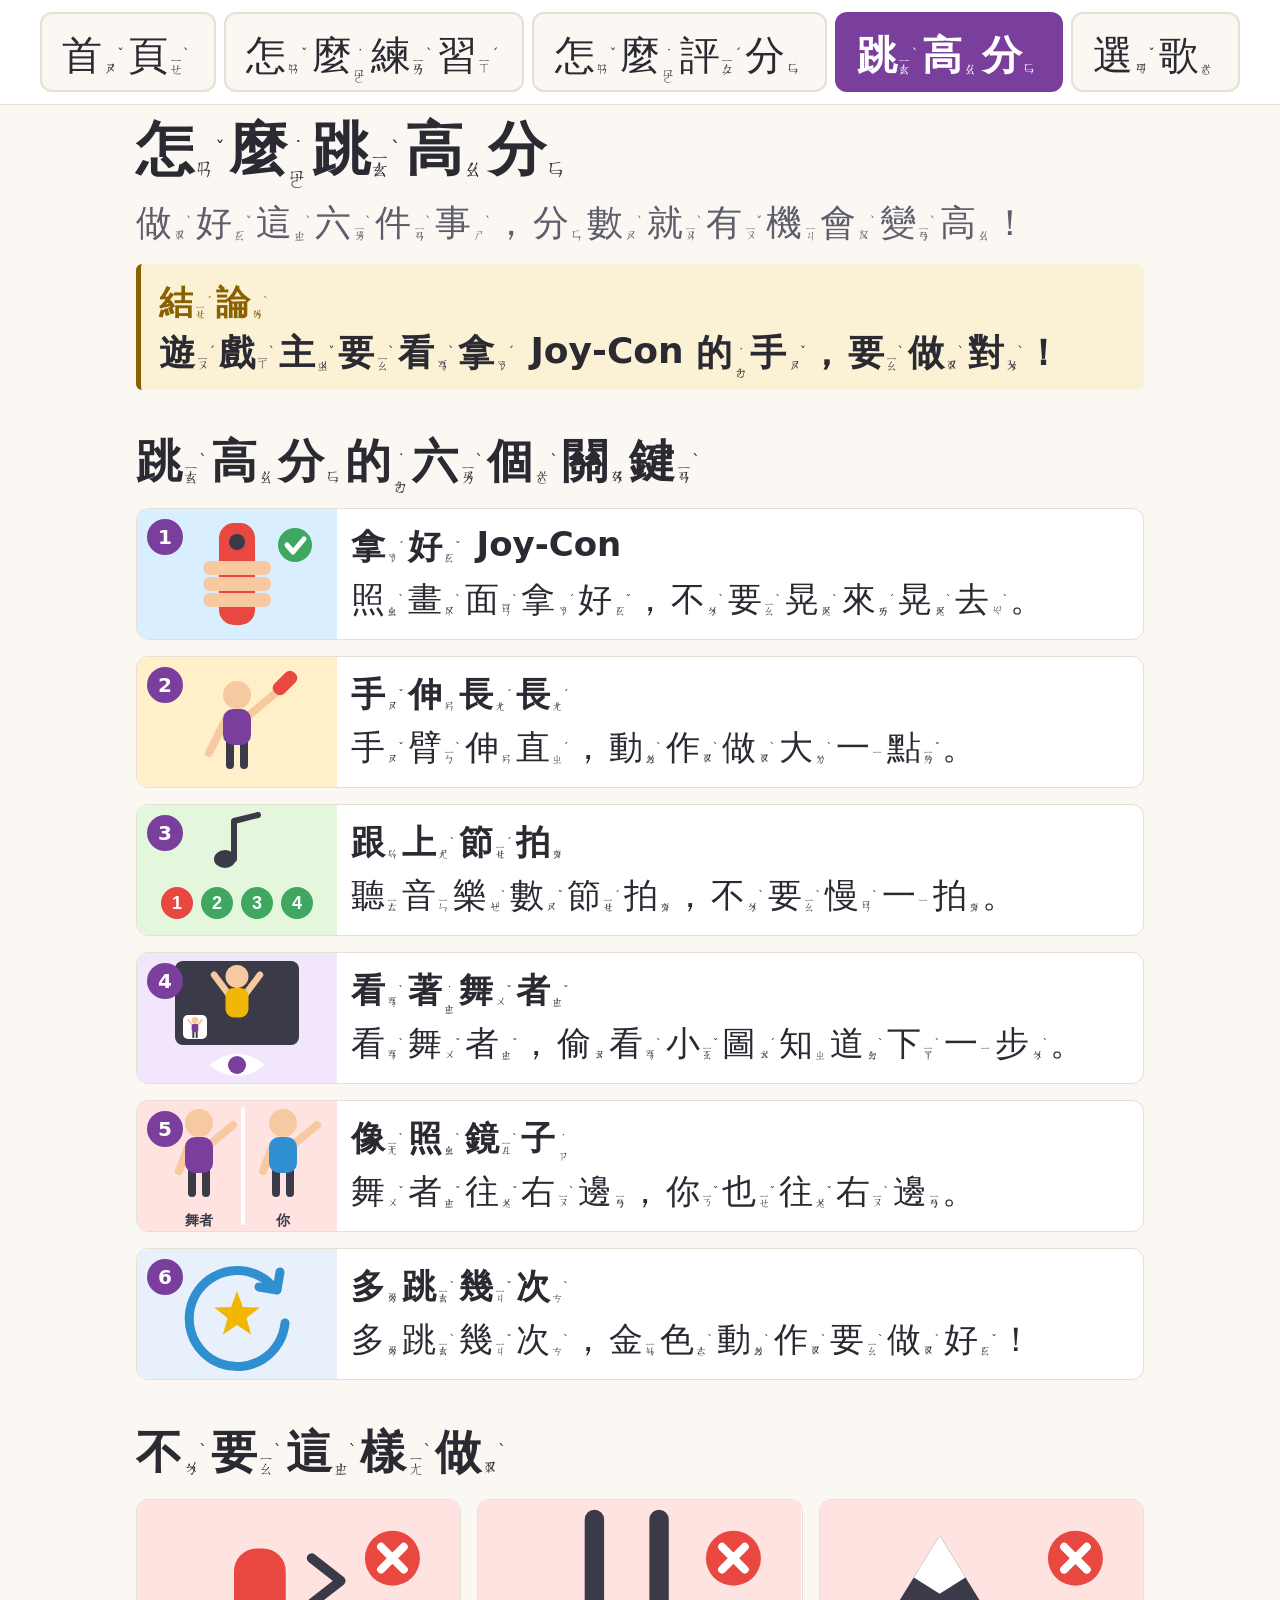
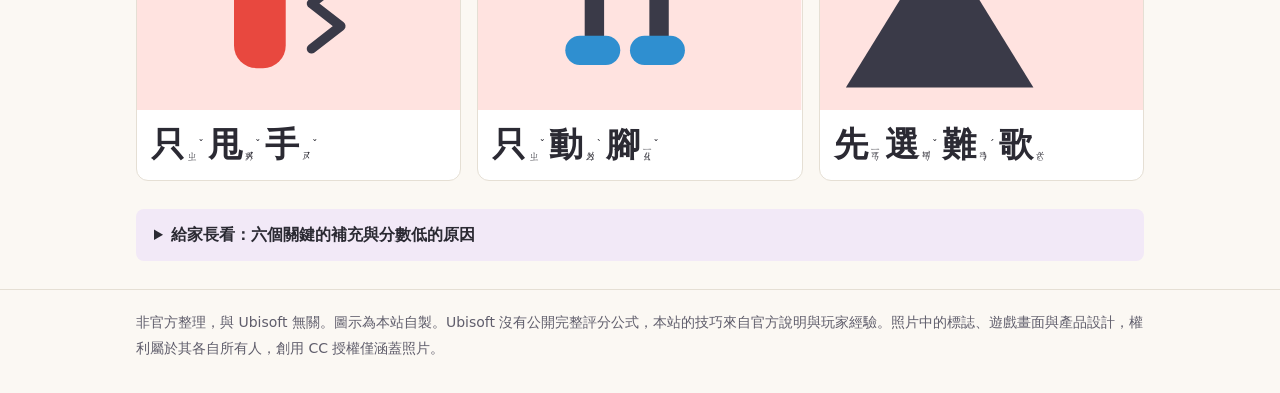
==== commit a3b295ac: "Align home banner and menu to the same width Co-Authored-By: Claude Opus 5.5 <noreply@anthropic.com>" ====
--- a/high-score.html
+++ b/high-score.html
@@ -18,8 +18,8 @@
   <link rel="icon" href="favicon.svg" type="image/svg+xml">
   <link rel="icon" href="favicon-32.png" type="image/png" sizes="32x32">
   <link rel="apple-touch-icon" href="apple-touch-icon.png">
-  <link rel="stylesheet" href="style.css?v=16">
-  <script src="menu.js?v=16" defer></script>
+  <link rel="stylesheet" href="style.css?v=20">
+  <script src="menu.js?v=20" defer></script>
 </head>
 <body>
   <header>
--- a/style.css
+++ b/style.css
@@ -66,6 +66,15 @@
 
 .zy .p { margin-left: 2px; }
 
+.wrap.banner { padding-top: 16px; padding-bottom: 16px; }
+
+.banner img {
+  display: block;
+  width: 100%;
+  height: auto;
+  border-radius: 12px;
+}
+
 header {
   background: var(--surface);
   border-bottom: 1px solid var(--line);
@@ -77,7 +86,10 @@
   padding: 0 16px;
 }
 
-header .wrap { max-width: 1240px; }
+header .wrap,
+.wrap.banner { max-width: 1232px; }
+
+nav li { flex: 1 1 auto; }
 
 nav ul {
   display: flex;
@@ -282,6 +294,23 @@
 
 .cards h3:last-child { margin-bottom: 14px; }
 
+.videos a {
+  color: var(--accent);
+}
+
+.videos a::after {
+  content: "";
+  position: absolute;
+  inset: 0;
+}
+
+.videos a:focus-visible {
+  outline: 3px solid var(--accent);
+  outline-offset: 2px;
+}
+
+.videos li:hover { border-color: var(--accent); }
+
 .cards p {
   margin: 0 14px 14px;
   font-size: 34px;
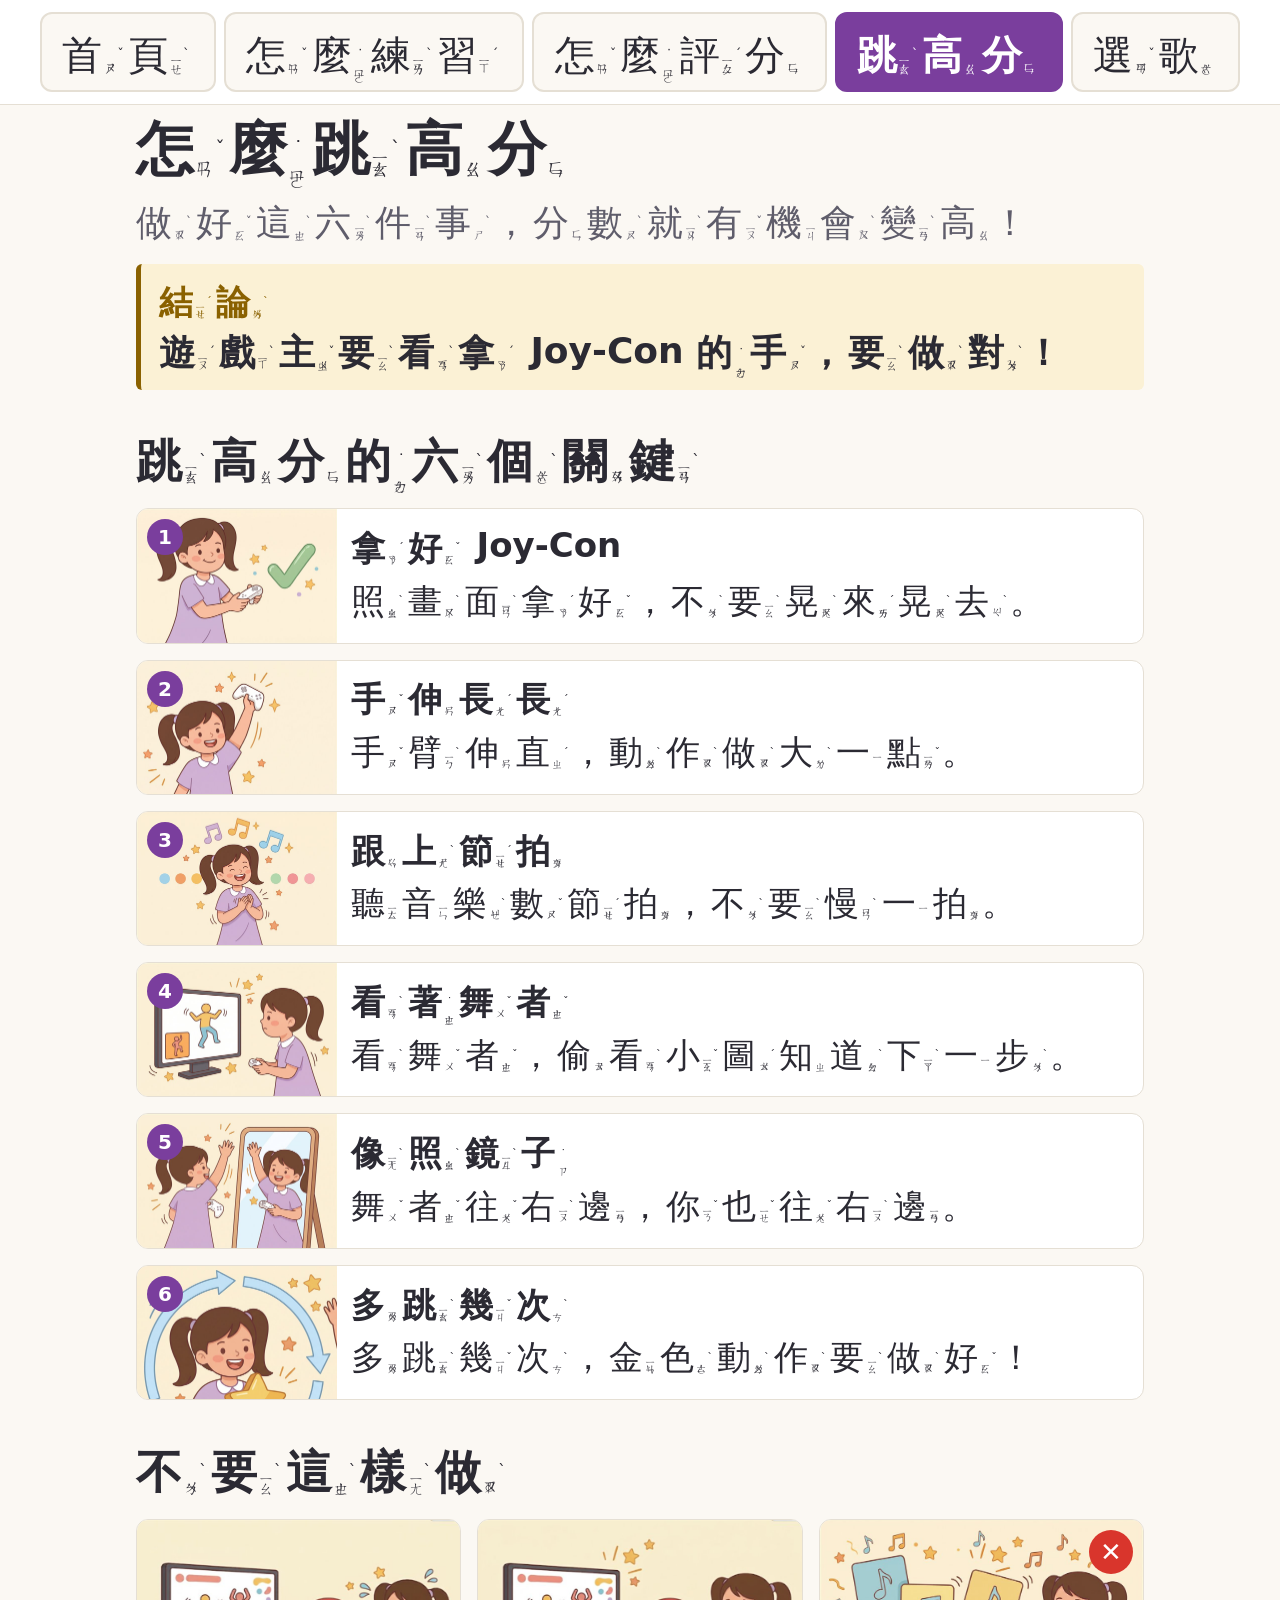
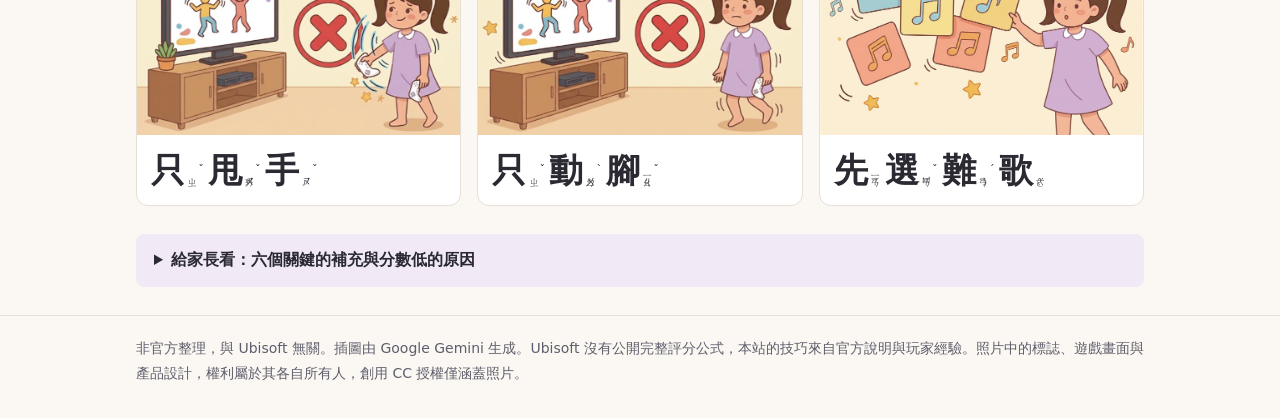
==== commit 1741618c: "Replace drawn icons with Gemini picture-book illustrations Co-Authored-By: Claude Opus 5.5 <noreply@" ====
--- a/high-score.html
+++ b/high-score.html
@@ -4,22 +4,22 @@
   <meta charset="utf-8">
   <meta name="viewport" content="width=device-width, initial-scale=1">
   <title>Just Dance 跳高分</title>
-  <meta name="description" content="用注音和扁平圖示，讓小一、小三的孩子看懂跳高分的六個關鍵。">
+  <meta name="description" content="用注音和插圖，讓小一、小三的孩子看懂跳高分的六個關鍵。">
   <meta property="og:type" content="website">
   <meta property="og:site_name" content="Just Dance 親子指南">
   <meta property="og:title" content="Just Dance 跳高分">
-  <meta property="og:description" content="用注音和扁平圖示，讓小一、小三的孩子看懂跳高分的六個關鍵。">
+  <meta property="og:description" content="用注音和插圖，讓小一、小三的孩子看懂跳高分的六個關鍵。">
   <meta property="og:url" content="https://laibob0405.github.io/just-dance-guide/high-score.html">
-  <meta property="og:image" content="https://laibob0405.github.io/just-dance-guide/images/og-image.png">
+  <meta property="og:image" content="https://laibob0405.github.io/just-dance-guide/images/og-image.jpg">
   <meta property="og:image:width" content="1200">
   <meta property="og:image:height" content="630">
-  <meta property="og:image:alt" content="扁平插圖：舉著 Joy-Con 跳舞的小人、音符和金色星星，標題是一起跳 Just Dance">
+  <meta property="og:image:alt" content="繪本風插圖：兩個小女孩在客廳對著電視開心跳舞">
   <meta name="twitter:card" content="summary_large_image">
   <link rel="icon" href="favicon.svg" type="image/svg+xml">
   <link rel="icon" href="favicon-32.png" type="image/png" sizes="32x32">
   <link rel="apple-touch-icon" href="apple-touch-icon.png">
-  <link rel="stylesheet" href="style.css?v=20">
-  <script src="menu.js?v=20" defer></script>
+  <link rel="stylesheet" href="style.css?v=21">
+  <script src="menu.js?v=21" defer></script>
 </head>
 <body>
   <header>
@@ -35,19 +35,19 @@
 
     <h2><span class="zy">跳<span class="b" aria-hidden="true"><span class="s">ㄊㄧㄠ</span><span class="t">ˋ</span></span></span><span class="zy">高<span class="b" aria-hidden="true"><span class="s">ㄍㄠ</span></span></span><span class="zy">分<span class="b" aria-hidden="true"><span class="s">ㄈㄣ</span></span></span><span class="zy">的<span class="b" aria-hidden="true"><span class="s">˙ㄉㄜ</span></span></span><span class="zy">六<span class="b" aria-hidden="true"><span class="s">ㄌㄧㄡ</span><span class="t">ˋ</span></span></span><span class="zy">個<span class="b" aria-hidden="true"><span class="s">ㄍㄜ</span><span class="t">ˋ</span></span></span><span class="zy">關<span class="b" aria-hidden="true"><span class="s">ㄍㄨㄢ</span></span></span><span class="zy">鍵<span class="b" aria-hidden="true"><span class="s">ㄐㄧㄢ</span><span class="t">ˋ</span></span></span></h2>
     <ol class="cards rows">
-<li><svg viewBox="0 0 200 130" role="img" aria-label="一隻手緊緊握住 Joy-Con"><rect width="200" height="130" fill="#d9efff"/><rect x="82" y="14" width="36" height="102" rx="15" fill="#e8483f"/><circle cx="100" cy="33" r="8" fill="#3a3a48"/><rect x="66" y="52" width="68" height="14" rx="7" fill="#f6c9a0"/><rect x="66" y="68" width="68" height="14" rx="7" fill="#f6c9a0"/><rect x="66" y="84" width="68" height="14" rx="7" fill="#f6c9a0"/><circle cx="158" cy="36" r="17" fill="#3fa75f"/><path d="M150 36l6 7 11-13" fill="none" stroke="#ffffff" stroke-width="5" stroke-linecap="round" stroke-linejoin="round"/></svg><div class="card-text"><h3><span class="zy">拿<span class="b" aria-hidden="true"><span class="s">ㄋㄚ</span><span class="t">ˊ</span></span></span><span class="zy">好<span class="b" aria-hidden="true"><span class="s">ㄏㄠ</span><span class="t">ˇ</span></span></span> Joy-Con</h3><p><span class="zy">照<span class="b" aria-hidden="true"><span class="s">ㄓㄠ</span><span class="t">ˋ</span></span></span><span class="zy">畫<span class="b" aria-hidden="true"><span class="s">ㄏㄨㄚ</span><span class="t">ˋ</span></span></span><span class="zy">面<span class="b" aria-hidden="true"><span class="s">ㄇㄧㄢ</span><span class="t">ˋ</span></span></span><span class="zy">拿<span class="b" aria-hidden="true"><span class="s">ㄋㄚ</span><span class="t">ˊ</span></span></span><span class="zy">好<span class="b" aria-hidden="true"><span class="s">ㄏㄠ</span><span class="t">ˇ</span></span><span class="p">，</span></span><span class="zy">不<span class="b" aria-hidden="true"><span class="s">ㄅㄨ</span><span class="t">ˋ</span></span></span><span class="zy">要<span class="b" aria-hidden="true"><span class="s">ㄧㄠ</span><span class="t">ˋ</span></span></span><span class="zy">晃<span class="b" aria-hidden="true"><span class="s">ㄏㄨㄤ</span><span class="t">ˋ</span></span></span><span class="zy">來<span class="b" aria-hidden="true"><span class="s">ㄌㄞ</span><span class="t">ˊ</span></span></span><span class="zy">晃<span class="b" aria-hidden="true"><span class="s">ㄏㄨㄤ</span><span class="t">ˋ</span></span></span><span class="zy">去<span class="b" aria-hidden="true"><span class="s">ㄑㄩ</span><span class="t">ˋ</span></span><span class="p">。</span></span></p></div></li>
-<li><svg viewBox="0 0 200 130" role="img" aria-label="小朋友把手臂伸得又高又直"><rect width="200" height="130" fill="#fff0c9"/><path d="M90 60L72 96" fill="none" stroke="#f6c9a0" stroke-width="8" stroke-linecap="round" stroke-linejoin="round"/><path d="M110 60L148 28" fill="none" stroke="#f6c9a0" stroke-width="8" stroke-linecap="round" stroke-linejoin="round"/><path d="M93 86V108M107 86V108" fill="none" stroke="#3a3a48" stroke-width="8" stroke-linecap="round" stroke-linejoin="round"/><rect x="86" y="52" width="28" height="36" rx="10" fill="#7a3e9d"/><circle cx="100" cy="38" r="14" fill="#f6c9a0"/><g transform="rotate(45 148 26)"><rect x="141" y="12" width="14" height="28" rx="6" fill="#e8483f"/></g></svg><div class="card-text"><h3><span class="zy">手<span class="b" aria-hidden="true"><span class="s">ㄕㄡ</span><span class="t">ˇ</span></span></span><span class="zy">伸<span class="b" aria-hidden="true"><span class="s">ㄕㄣ</span></span></span><span class="zy">長<span class="b" aria-hidden="true"><span class="s">ㄔㄤ</span><span class="t">ˊ</span></span></span><span class="zy">長<span class="b" aria-hidden="true"><span class="s">ㄔㄤ</span><span class="t">ˊ</span></span></span></h3><p><span class="zy">手<span class="b" aria-hidden="true"><span class="s">ㄕㄡ</span><span class="t">ˇ</span></span></span><span class="zy">臂<span class="b" aria-hidden="true"><span class="s">ㄅㄧ</span><span class="t">ˋ</span></span></span><span class="zy">伸<span class="b" aria-hidden="true"><span class="s">ㄕㄣ</span></span></span><span class="zy">直<span class="b" aria-hidden="true"><span class="s">ㄓ</span><span class="t">ˊ</span></span><span class="p">，</span></span><span class="zy">動<span class="b" aria-hidden="true"><span class="s">ㄉㄨㄥ</span><span class="t">ˋ</span></span></span><span class="zy">作<span class="b" aria-hidden="true"><span class="s">ㄗㄨㄛ</span><span class="t">ˋ</span></span></span><span class="zy">做<span class="b" aria-hidden="true"><span class="s">ㄗㄨㄛ</span><span class="t">ˋ</span></span></span><span class="zy">大<span class="b" aria-hidden="true"><span class="s">ㄉㄚ</span><span class="t">ˋ</span></span></span><span class="zy">一<span class="b" aria-hidden="true"><span class="s">ㄧ</span></span></span><span class="zy">點<span class="b" aria-hidden="true"><span class="s">ㄉㄧㄢ</span><span class="t">ˇ</span></span><span class="p">。</span></span></p></div></li>
-<li><svg viewBox="0 0 200 130" role="img" aria-label="音符和一二三四的節拍"><rect width="200" height="130" fill="#e4f7dc"/><ellipse cx="88" cy="54" rx="11" ry="9" fill="#3a3a48"/><path d="M97 54V16l24 -6" fill="none" stroke="#3a3a48" stroke-width="6" stroke-linecap="round" stroke-linejoin="round"/><circle cx="40" cy="98" r="16" fill="#e8483f"/><text x="40" y="104" font-family="sans-serif" font-size="18" font-weight="700" text-anchor="middle" fill="#fff">1</text><circle cx="80" cy="98" r="16" fill="#3fa75f"/><text x="80" y="104" font-family="sans-serif" font-size="18" font-weight="700" text-anchor="middle" fill="#fff">2</text><circle cx="120" cy="98" r="16" fill="#3fa75f"/><text x="120" y="104" font-family="sans-serif" font-size="18" font-weight="700" text-anchor="middle" fill="#fff">3</text><circle cx="160" cy="98" r="16" fill="#3fa75f"/><text x="160" y="104" font-family="sans-serif" font-size="18" font-weight="700" text-anchor="middle" fill="#fff">4</text></svg><div class="card-text"><h3><span class="zy">跟<span class="b" aria-hidden="true"><span class="s">ㄍㄣ</span></span></span><span class="zy">上<span class="b" aria-hidden="true"><span class="s">ㄕㄤ</span><span class="t">ˋ</span></span></span><span class="zy">節<span class="b" aria-hidden="true"><span class="s">ㄐㄧㄝ</span><span class="t">ˊ</span></span></span><span class="zy">拍<span class="b" aria-hidden="true"><span class="s">ㄆㄞ</span></span></span></h3><p><span class="zy">聽<span class="b" aria-hidden="true"><span class="s">ㄊㄧㄥ</span></span></span><span class="zy">音<span class="b" aria-hidden="true"><span class="s">ㄧㄣ</span></span></span><span class="zy">樂<span class="b" aria-hidden="true"><span class="s">ㄩㄝ</span><span class="t">ˋ</span></span></span><span class="zy">數<span class="b" aria-hidden="true"><span class="s">ㄕㄨ</span><span class="t">ˇ</span></span></span><span class="zy">節<span class="b" aria-hidden="true"><span class="s">ㄐㄧㄝ</span><span class="t">ˊ</span></span></span><span class="zy">拍<span class="b" aria-hidden="true"><span class="s">ㄆㄞ</span></span><span class="p">，</span></span><span class="zy">不<span class="b" aria-hidden="true"><span class="s">ㄅㄨ</span><span class="t">ˋ</span></span></span><span class="zy">要<span class="b" aria-hidden="true"><span class="s">ㄧㄠ</span><span class="t">ˋ</span></span></span><span class="zy">慢<span class="b" aria-hidden="true"><span class="s">ㄇㄢ</span><span class="t">ˋ</span></span></span><span class="zy">一<span class="b" aria-hidden="true"><span class="s">ㄧ</span></span></span><span class="zy">拍<span class="b" aria-hidden="true"><span class="s">ㄆㄞ</span></span><span class="p">。</span></span></p></div></li>
-<li><svg viewBox="0 0 200 130" role="img" aria-label="眼睛看著電視裡的舞者，左下角有小圖"><rect width="200" height="130" fill="#f1e6fb"/><rect x="38" y="8" width="124" height="84" rx="8" fill="#3a3a48"/><g transform="translate(100 12) scale(.82) translate(-100 0)"><path d="M90 36L72 12" fill="none" stroke="#f6c9a0" stroke-width="8" stroke-linecap="round" stroke-linejoin="round"/><path d="M110 36L128 12" fill="none" stroke="#f6c9a0" stroke-width="8" stroke-linecap="round" stroke-linejoin="round"/><path d="M93 62V84M107 62V84" fill="none" stroke="#3a3a48" stroke-width="8" stroke-linecap="round" stroke-linejoin="round"/><rect x="86" y="28" width="28" height="36" rx="10" fill="#f2b705"/><circle cx="100" cy="14" r="14" fill="#f6c9a0"/></g><rect x="46" y="62" width="24" height="24" rx="5" fill="#fff"/><g transform="translate(58 64) scale(.24) translate(-100 0)"><path d="M90 36L72 12" fill="none" stroke="#f6c9a0" stroke-width="8" stroke-linecap="round" stroke-linejoin="round"/><path d="M110 36L128 12" fill="none" stroke="#f6c9a0" stroke-width="8" stroke-linecap="round" stroke-linejoin="round"/><path d="M93 62V84M107 62V84" fill="none" stroke="#3a3a48" stroke-width="8" stroke-linecap="round" stroke-linejoin="round"/><rect x="86" y="28" width="28" height="36" rx="10" fill="#7a3e9d"/><circle cx="100" cy="14" r="14" fill="#f6c9a0"/></g><path d="M72 112q28-22 56 0q-28 22-56 0z" fill="#fff"/><circle cx="100" cy="112" r="9" fill="#7a3e9d"/></svg><div class="card-text"><h3><span class="zy">看<span class="b" aria-hidden="true"><span class="s">ㄎㄢ</span><span class="t">ˋ</span></span></span><span class="zy">著<span class="b" aria-hidden="true"><span class="s">˙ㄓㄜ</span></span></span><span class="zy">舞<span class="b" aria-hidden="true"><span class="s">ㄨ</span><span class="t">ˇ</span></span></span><span class="zy">者<span class="b" aria-hidden="true"><span class="s">ㄓㄜ</span><span class="t">ˇ</span></span></span></h3><p><span class="zy">看<span class="b" aria-hidden="true"><span class="s">ㄎㄢ</span><span class="t">ˋ</span></span></span><span class="zy">舞<span class="b" aria-hidden="true"><span class="s">ㄨ</span><span class="t">ˇ</span></span></span><span class="zy">者<span class="b" aria-hidden="true"><span class="s">ㄓㄜ</span><span class="t">ˇ</span></span><span class="p">，</span></span><span class="zy">偷<span class="b" aria-hidden="true"><span class="s">ㄊㄡ</span></span></span><span class="zy">看<span class="b" aria-hidden="true"><span class="s">ㄎㄢ</span><span class="t">ˋ</span></span></span><span class="zy">小<span class="b" aria-hidden="true"><span class="s">ㄒㄧㄠ</span><span class="t">ˇ</span></span></span><span class="zy">圖<span class="b" aria-hidden="true"><span class="s">ㄊㄨ</span><span class="t">ˊ</span></span></span><span class="zy">知<span class="b" aria-hidden="true"><span class="s">ㄓ</span></span></span><span class="zy">道<span class="b" aria-hidden="true"><span class="s">ㄉㄠ</span><span class="t">ˋ</span></span></span><span class="zy">下<span class="b" aria-hidden="true"><span class="s">ㄒㄧㄚ</span><span class="t">ˋ</span></span></span><span class="zy">一<span class="b" aria-hidden="true"><span class="s">ㄧ</span></span></span><span class="zy">步<span class="b" aria-hidden="true"><span class="s">ㄅㄨ</span><span class="t">ˋ</span></span><span class="p">。</span></span></p></div></li>
-<li><svg viewBox="0 0 200 130" role="img" aria-label="舞者和你都把手伸向同一邊"><rect width="200" height="130" fill="#ffe3e0"/><path d="M106 8V122" fill="none" stroke="#ffffff" stroke-width="4" stroke-linecap="round" stroke-linejoin="round"/><path d="M52 44L42 70" fill="none" stroke="#f6c9a0" stroke-width="8" stroke-linecap="round" stroke-linejoin="round"/><path d="M72 44L96 24" fill="none" stroke="#f6c9a0" stroke-width="8" stroke-linecap="round" stroke-linejoin="round"/><path d="M55 70V92M69 70V92" fill="none" stroke="#3a3a48" stroke-width="8" stroke-linecap="round" stroke-linejoin="round"/><rect x="48" y="36" width="28" height="36" rx="10" fill="#7a3e9d"/><circle cx="62" cy="22" r="14" fill="#f6c9a0"/><path d="M136 44L126 70" fill="none" stroke="#f6c9a0" stroke-width="8" stroke-linecap="round" stroke-linejoin="round"/><path d="M156 44L180 24" fill="none" stroke="#f6c9a0" stroke-width="8" stroke-linecap="round" stroke-linejoin="round"/><path d="M139 70V92M153 70V92" fill="none" stroke="#3a3a48" stroke-width="8" stroke-linecap="round" stroke-linejoin="round"/><rect x="132" y="36" width="28" height="36" rx="10" fill="#2f8fd0"/><circle cx="146" cy="22" r="14" fill="#f6c9a0"/><text x="62" y="124" font-family="sans-serif" font-size="14" font-weight="700" text-anchor="middle" fill="#3a3a48">舞者</text><text x="146" y="124" font-family="sans-serif" font-size="14" font-weight="700" text-anchor="middle" fill="#3a3a48">你</text></svg><div class="card-text"><h3><span class="zy">像<span class="b" aria-hidden="true"><span class="s">ㄒㄧㄤ</span><span class="t">ˋ</span></span></span><span class="zy">照<span class="b" aria-hidden="true"><span class="s">ㄓㄠ</span><span class="t">ˋ</span></span></span><span class="zy">鏡<span class="b" aria-hidden="true"><span class="s">ㄐㄧㄥ</span><span class="t">ˋ</span></span></span><span class="zy">子<span class="b" aria-hidden="true"><span class="s">˙ㄗ</span></span></span></h3><p><span class="zy">舞<span class="b" aria-hidden="true"><span class="s">ㄨ</span><span class="t">ˇ</span></span></span><span class="zy">者<span class="b" aria-hidden="true"><span class="s">ㄓㄜ</span><span class="t">ˇ</span></span></span><span class="zy">往<span class="b" aria-hidden="true"><span class="s">ㄨㄤ</span><span class="t">ˇ</span></span></span><span class="zy">右<span class="b" aria-hidden="true"><span class="s">ㄧㄡ</span><span class="t">ˋ</span></span></span><span class="zy">邊<span class="b" aria-hidden="true"><span class="s">ㄅㄧㄢ</span></span><span class="p">，</span></span><span class="zy">你<span class="b" aria-hidden="true"><span class="s">ㄋㄧ</span><span class="t">ˇ</span></span></span><span class="zy">也<span class="b" aria-hidden="true"><span class="s">ㄧㄝ</span><span class="t">ˇ</span></span></span><span class="zy">往<span class="b" aria-hidden="true"><span class="s">ㄨㄤ</span><span class="t">ˇ</span></span></span><span class="zy">右<span class="b" aria-hidden="true"><span class="s">ㄧㄡ</span><span class="t">ˋ</span></span></span><span class="zy">邊<span class="b" aria-hidden="true"><span class="s">ㄅㄧㄢ</span></span><span class="p">。</span></span></p></div></li>
-<li><svg viewBox="0 0 200 130" role="img" aria-label="金色星星外面有一圈重複的箭頭"><rect width="200" height="130" fill="#e8f1fb"/><path d="M138 40a48 48 0 1 0 10 34" fill="none" stroke="#2f8fd0" stroke-width="9" stroke-linecap="round" stroke-linejoin="round"/><path d="M122 38l18 3 3-18" fill="none" stroke="#2f8fd0" stroke-width="9" stroke-linecap="round" stroke-linejoin="round"/><polygon points="100.0,42.0 105.9,57.9 122.8,58.6 109.5,69.1 114.1,85.4 100.0,76.0 85.9,85.4 90.5,69.1 77.2,58.6 94.1,57.9" fill="#f2b705"/></svg><div class="card-text"><h3><span class="zy">多<span class="b" aria-hidden="true"><span class="s">ㄉㄨㄛ</span></span></span><span class="zy">跳<span class="b" aria-hidden="true"><span class="s">ㄊㄧㄠ</span><span class="t">ˋ</span></span></span><span class="zy">幾<span class="b" aria-hidden="true"><span class="s">ㄐㄧ</span><span class="t">ˇ</span></span></span><span class="zy">次<span class="b" aria-hidden="true"><span class="s">ㄘ</span><span class="t">ˋ</span></span></span></h3><p><span class="zy">多<span class="b" aria-hidden="true"><span class="s">ㄉㄨㄛ</span></span></span><span class="zy">跳<span class="b" aria-hidden="true"><span class="s">ㄊㄧㄠ</span><span class="t">ˋ</span></span></span><span class="zy">幾<span class="b" aria-hidden="true"><span class="s">ㄐㄧ</span><span class="t">ˇ</span></span></span><span class="zy">次<span class="b" aria-hidden="true"><span class="s">ㄘ</span><span class="t">ˋ</span></span><span class="p">，</span></span><span class="zy">金<span class="b" aria-hidden="true"><span class="s">ㄐㄧㄣ</span></span></span><span class="zy">色<span class="b" aria-hidden="true"><span class="s">ㄙㄜ</span><span class="t">ˋ</span></span></span><span class="zy">動<span class="b" aria-hidden="true"><span class="s">ㄉㄨㄥ</span><span class="t">ˋ</span></span></span><span class="zy">作<span class="b" aria-hidden="true"><span class="s">ㄗㄨㄛ</span><span class="t">ˋ</span></span></span><span class="zy">要<span class="b" aria-hidden="true"><span class="s">ㄧㄠ</span><span class="t">ˋ</span></span></span><span class="zy">做<span class="b" aria-hidden="true"><span class="s">ㄗㄨㄛ</span><span class="t">ˋ</span></span></span><span class="zy">好<span class="b" aria-hidden="true"><span class="s">ㄏㄠ</span><span class="t">ˇ</span></span><span class="p">！</span></span></p></div></li>
+<li><img src="images/ai/grip.jpg" width="800" height="533" alt="一隻手緊緊握住 Joy-Con" loading="lazy"><div class="card-text"><h3><span class="zy">拿<span class="b" aria-hidden="true"><span class="s">ㄋㄚ</span><span class="t">ˊ</span></span></span><span class="zy">好<span class="b" aria-hidden="true"><span class="s">ㄏㄠ</span><span class="t">ˇ</span></span></span> Joy-Con</h3><p><span class="zy">照<span class="b" aria-hidden="true"><span class="s">ㄓㄠ</span><span class="t">ˋ</span></span></span><span class="zy">畫<span class="b" aria-hidden="true"><span class="s">ㄏㄨㄚ</span><span class="t">ˋ</span></span></span><span class="zy">面<span class="b" aria-hidden="true"><span class="s">ㄇㄧㄢ</span><span class="t">ˋ</span></span></span><span class="zy">拿<span class="b" aria-hidden="true"><span class="s">ㄋㄚ</span><span class="t">ˊ</span></span></span><span class="zy">好<span class="b" aria-hidden="true"><span class="s">ㄏㄠ</span><span class="t">ˇ</span></span><span class="p">，</span></span><span class="zy">不<span class="b" aria-hidden="true"><span class="s">ㄅㄨ</span><span class="t">ˋ</span></span></span><span class="zy">要<span class="b" aria-hidden="true"><span class="s">ㄧㄠ</span><span class="t">ˋ</span></span></span><span class="zy">晃<span class="b" aria-hidden="true"><span class="s">ㄏㄨㄤ</span><span class="t">ˋ</span></span></span><span class="zy">來<span class="b" aria-hidden="true"><span class="s">ㄌㄞ</span><span class="t">ˊ</span></span></span><span class="zy">晃<span class="b" aria-hidden="true"><span class="s">ㄏㄨㄤ</span><span class="t">ˋ</span></span></span><span class="zy">去<span class="b" aria-hidden="true"><span class="s">ㄑㄩ</span><span class="t">ˋ</span></span><span class="p">。</span></span></p></div></li>
+<li><img src="images/ai/stretch.jpg" width="800" height="533" alt="小朋友把手臂伸得又高又直" loading="lazy"><div class="card-text"><h3><span class="zy">手<span class="b" aria-hidden="true"><span class="s">ㄕㄡ</span><span class="t">ˇ</span></span></span><span class="zy">伸<span class="b" aria-hidden="true"><span class="s">ㄕㄣ</span></span></span><span class="zy">長<span class="b" aria-hidden="true"><span class="s">ㄔㄤ</span><span class="t">ˊ</span></span></span><span class="zy">長<span class="b" aria-hidden="true"><span class="s">ㄔㄤ</span><span class="t">ˊ</span></span></span></h3><p><span class="zy">手<span class="b" aria-hidden="true"><span class="s">ㄕㄡ</span><span class="t">ˇ</span></span></span><span class="zy">臂<span class="b" aria-hidden="true"><span class="s">ㄅㄧ</span><span class="t">ˋ</span></span></span><span class="zy">伸<span class="b" aria-hidden="true"><span class="s">ㄕㄣ</span></span></span><span class="zy">直<span class="b" aria-hidden="true"><span class="s">ㄓ</span><span class="t">ˊ</span></span><span class="p">，</span></span><span class="zy">動<span class="b" aria-hidden="true"><span class="s">ㄉㄨㄥ</span><span class="t">ˋ</span></span></span><span class="zy">作<span class="b" aria-hidden="true"><span class="s">ㄗㄨㄛ</span><span class="t">ˋ</span></span></span><span class="zy">做<span class="b" aria-hidden="true"><span class="s">ㄗㄨㄛ</span><span class="t">ˋ</span></span></span><span class="zy">大<span class="b" aria-hidden="true"><span class="s">ㄉㄚ</span><span class="t">ˋ</span></span></span><span class="zy">一<span class="b" aria-hidden="true"><span class="s">ㄧ</span></span></span><span class="zy">點<span class="b" aria-hidden="true"><span class="s">ㄉㄧㄢ</span><span class="t">ˇ</span></span><span class="p">。</span></span></p></div></li>
+<li><img src="images/ai/beat.jpg" width="800" height="533" alt="音符和一二三四的節拍" loading="lazy"><div class="card-text"><h3><span class="zy">跟<span class="b" aria-hidden="true"><span class="s">ㄍㄣ</span></span></span><span class="zy">上<span class="b" aria-hidden="true"><span class="s">ㄕㄤ</span><span class="t">ˋ</span></span></span><span class="zy">節<span class="b" aria-hidden="true"><span class="s">ㄐㄧㄝ</span><span class="t">ˊ</span></span></span><span class="zy">拍<span class="b" aria-hidden="true"><span class="s">ㄆㄞ</span></span></span></h3><p><span class="zy">聽<span class="b" aria-hidden="true"><span class="s">ㄊㄧㄥ</span></span></span><span class="zy">音<span class="b" aria-hidden="true"><span class="s">ㄧㄣ</span></span></span><span class="zy">樂<span class="b" aria-hidden="true"><span class="s">ㄩㄝ</span><span class="t">ˋ</span></span></span><span class="zy">數<span class="b" aria-hidden="true"><span class="s">ㄕㄨ</span><span class="t">ˇ</span></span></span><span class="zy">節<span class="b" aria-hidden="true"><span class="s">ㄐㄧㄝ</span><span class="t">ˊ</span></span></span><span class="zy">拍<span class="b" aria-hidden="true"><span class="s">ㄆㄞ</span></span><span class="p">，</span></span><span class="zy">不<span class="b" aria-hidden="true"><span class="s">ㄅㄨ</span><span class="t">ˋ</span></span></span><span class="zy">要<span class="b" aria-hidden="true"><span class="s">ㄧㄠ</span><span class="t">ˋ</span></span></span><span class="zy">慢<span class="b" aria-hidden="true"><span class="s">ㄇㄢ</span><span class="t">ˋ</span></span></span><span class="zy">一<span class="b" aria-hidden="true"><span class="s">ㄧ</span></span></span><span class="zy">拍<span class="b" aria-hidden="true"><span class="s">ㄆㄞ</span></span><span class="p">。</span></span></p></div></li>
+<li><img src="images/ai/watch.jpg" width="800" height="533" alt="眼睛看著電視裡的舞者，左下角有小圖" loading="lazy"><div class="card-text"><h3><span class="zy">看<span class="b" aria-hidden="true"><span class="s">ㄎㄢ</span><span class="t">ˋ</span></span></span><span class="zy">著<span class="b" aria-hidden="true"><span class="s">˙ㄓㄜ</span></span></span><span class="zy">舞<span class="b" aria-hidden="true"><span class="s">ㄨ</span><span class="t">ˇ</span></span></span><span class="zy">者<span class="b" aria-hidden="true"><span class="s">ㄓㄜ</span><span class="t">ˇ</span></span></span></h3><p><span class="zy">看<span class="b" aria-hidden="true"><span class="s">ㄎㄢ</span><span class="t">ˋ</span></span></span><span class="zy">舞<span class="b" aria-hidden="true"><span class="s">ㄨ</span><span class="t">ˇ</span></span></span><span class="zy">者<span class="b" aria-hidden="true"><span class="s">ㄓㄜ</span><span class="t">ˇ</span></span><span class="p">，</span></span><span class="zy">偷<span class="b" aria-hidden="true"><span class="s">ㄊㄡ</span></span></span><span class="zy">看<span class="b" aria-hidden="true"><span class="s">ㄎㄢ</span><span class="t">ˋ</span></span></span><span class="zy">小<span class="b" aria-hidden="true"><span class="s">ㄒㄧㄠ</span><span class="t">ˇ</span></span></span><span class="zy">圖<span class="b" aria-hidden="true"><span class="s">ㄊㄨ</span><span class="t">ˊ</span></span></span><span class="zy">知<span class="b" aria-hidden="true"><span class="s">ㄓ</span></span></span><span class="zy">道<span class="b" aria-hidden="true"><span class="s">ㄉㄠ</span><span class="t">ˋ</span></span></span><span class="zy">下<span class="b" aria-hidden="true"><span class="s">ㄒㄧㄚ</span><span class="t">ˋ</span></span></span><span class="zy">一<span class="b" aria-hidden="true"><span class="s">ㄧ</span></span></span><span class="zy">步<span class="b" aria-hidden="true"><span class="s">ㄅㄨ</span><span class="t">ˋ</span></span><span class="p">。</span></span></p></div></li>
+<li><img src="images/ai/mirror.jpg" width="800" height="533" alt="舞者和你都把手伸向同一邊" loading="lazy"><div class="card-text"><h3><span class="zy">像<span class="b" aria-hidden="true"><span class="s">ㄒㄧㄤ</span><span class="t">ˋ</span></span></span><span class="zy">照<span class="b" aria-hidden="true"><span class="s">ㄓㄠ</span><span class="t">ˋ</span></span></span><span class="zy">鏡<span class="b" aria-hidden="true"><span class="s">ㄐㄧㄥ</span><span class="t">ˋ</span></span></span><span class="zy">子<span class="b" aria-hidden="true"><span class="s">˙ㄗ</span></span></span></h3><p><span class="zy">舞<span class="b" aria-hidden="true"><span class="s">ㄨ</span><span class="t">ˇ</span></span></span><span class="zy">者<span class="b" aria-hidden="true"><span class="s">ㄓㄜ</span><span class="t">ˇ</span></span></span><span class="zy">往<span class="b" aria-hidden="true"><span class="s">ㄨㄤ</span><span class="t">ˇ</span></span></span><span class="zy">右<span class="b" aria-hidden="true"><span class="s">ㄧㄡ</span><span class="t">ˋ</span></span></span><span class="zy">邊<span class="b" aria-hidden="true"><span class="s">ㄅㄧㄢ</span></span><span class="p">，</span></span><span class="zy">你<span class="b" aria-hidden="true"><span class="s">ㄋㄧ</span><span class="t">ˇ</span></span></span><span class="zy">也<span class="b" aria-hidden="true"><span class="s">ㄧㄝ</span><span class="t">ˇ</span></span></span><span class="zy">往<span class="b" aria-hidden="true"><span class="s">ㄨㄤ</span><span class="t">ˇ</span></span></span><span class="zy">右<span class="b" aria-hidden="true"><span class="s">ㄧㄡ</span><span class="t">ˋ</span></span></span><span class="zy">邊<span class="b" aria-hidden="true"><span class="s">ㄅㄧㄢ</span></span><span class="p">。</span></span></p></div></li>
+<li><img src="images/ai/repeat.jpg" width="800" height="533" alt="金色星星外面有一圈重複的箭頭" loading="lazy"><div class="card-text"><h3><span class="zy">多<span class="b" aria-hidden="true"><span class="s">ㄉㄨㄛ</span></span></span><span class="zy">跳<span class="b" aria-hidden="true"><span class="s">ㄊㄧㄠ</span><span class="t">ˋ</span></span></span><span class="zy">幾<span class="b" aria-hidden="true"><span class="s">ㄐㄧ</span><span class="t">ˇ</span></span></span><span class="zy">次<span class="b" aria-hidden="true"><span class="s">ㄘ</span><span class="t">ˋ</span></span></span></h3><p><span class="zy">多<span class="b" aria-hidden="true"><span class="s">ㄉㄨㄛ</span></span></span><span class="zy">跳<span class="b" aria-hidden="true"><span class="s">ㄊㄧㄠ</span><span class="t">ˋ</span></span></span><span class="zy">幾<span class="b" aria-hidden="true"><span class="s">ㄐㄧ</span><span class="t">ˇ</span></span></span><span class="zy">次<span class="b" aria-hidden="true"><span class="s">ㄘ</span><span class="t">ˋ</span></span><span class="p">，</span></span><span class="zy">金<span class="b" aria-hidden="true"><span class="s">ㄐㄧㄣ</span></span></span><span class="zy">色<span class="b" aria-hidden="true"><span class="s">ㄙㄜ</span><span class="t">ˋ</span></span></span><span class="zy">動<span class="b" aria-hidden="true"><span class="s">ㄉㄨㄥ</span><span class="t">ˋ</span></span></span><span class="zy">作<span class="b" aria-hidden="true"><span class="s">ㄗㄨㄛ</span><span class="t">ˋ</span></span></span><span class="zy">要<span class="b" aria-hidden="true"><span class="s">ㄧㄠ</span><span class="t">ˋ</span></span></span><span class="zy">做<span class="b" aria-hidden="true"><span class="s">ㄗㄨㄛ</span><span class="t">ˋ</span></span></span><span class="zy">好<span class="b" aria-hidden="true"><span class="s">ㄏㄠ</span><span class="t">ˇ</span></span><span class="p">！</span></span></p></div></li>
 </ol>
 
     <h2><span class="zy">不<span class="b" aria-hidden="true"><span class="s">ㄅㄨ</span><span class="t">ˋ</span></span></span><span class="zy">要<span class="b" aria-hidden="true"><span class="s">ㄧㄠ</span><span class="t">ˋ</span></span></span><span class="zy">這<span class="b" aria-hidden="true"><span class="s">ㄓㄜ</span><span class="t">ˋ</span></span></span><span class="zy">樣<span class="b" aria-hidden="true"><span class="s">ㄧㄤ</span><span class="t">ˋ</span></span></span><span class="zy">做<span class="b" aria-hidden="true"><span class="s">ㄗㄨㄛ</span><span class="t">ˋ</span></span></span></h2>
     <ul class="cards">
-<li><svg viewBox="0 0 200 130" role="img" aria-label="不要只甩手"><rect width="200" height="130" fill="#ffe3e0"/><rect x="60" y="30" width="32" height="74" rx="14" fill="#e8483f"/><path d="M108 36l18 14-18 14 18 14-18 14" fill="none" stroke="#3a3a48" stroke-width="6" stroke-linecap="round" stroke-linejoin="round"/><circle cx="158" cy="36" r="17" fill="#e8483f"/><path d="M151 29l14 14m0-14l-14 14" fill="none" stroke="#ffffff" stroke-width="5" stroke-linecap="round" stroke-linejoin="round"/></svg><div class="card-text"><h3><span class="zy">只<span class="b" aria-hidden="true"><span class="s">ㄓ</span><span class="t">ˇ</span></span></span><span class="zy">甩<span class="b" aria-hidden="true"><span class="s">ㄕㄨㄞ</span><span class="t">ˇ</span></span></span><span class="zy">手<span class="b" aria-hidden="true"><span class="s">ㄕㄡ</span><span class="t">ˇ</span></span></span></h3></div></li>
-<li><svg viewBox="0 0 200 130" role="img" aria-label="不要只動腳"><rect width="200" height="130" fill="#ffe3e0"/><path d="M72 12V84M112 12V84" fill="none" stroke="#3a3a48" stroke-width="12" stroke-linecap="round" stroke-linejoin="round"/><rect x="54" y="84" width="34" height="18" rx="9" fill="#2f8fd0"/><rect x="94" y="84" width="34" height="18" rx="9" fill="#2f8fd0"/><circle cx="158" cy="36" r="17" fill="#e8483f"/><path d="M151 29l14 14m0-14l-14 14" fill="none" stroke="#ffffff" stroke-width="5" stroke-linecap="round" stroke-linejoin="round"/></svg><div class="card-text"><h3><span class="zy">只<span class="b" aria-hidden="true"><span class="s">ㄓ</span><span class="t">ˇ</span></span></span><span class="zy">動<span class="b" aria-hidden="true"><span class="s">ㄉㄨㄥ</span><span class="t">ˋ</span></span></span><span class="zy">腳<span class="b" aria-hidden="true"><span class="s">ㄐㄧㄠ</span><span class="t">ˇ</span></span></span></h3></div></li>
-<li><svg viewBox="0 0 200 130" role="img" aria-label="一開始不要選太難的歌"><rect width="200" height="130" fill="#ffe3e0"/><path d="M16 116L74 22l58 94z" fill="#3a3a48"/><path d="M58 48l16-26 16 26-16 10z" fill="#ffffff"/><circle cx="158" cy="36" r="17" fill="#e8483f"/><path d="M151 29l14 14m0-14l-14 14" fill="none" stroke="#ffffff" stroke-width="5" stroke-linecap="round" stroke-linejoin="round"/></svg><div class="card-text"><h3><span class="zy">先<span class="b" aria-hidden="true"><span class="s">ㄒㄧㄢ</span></span></span><span class="zy">選<span class="b" aria-hidden="true"><span class="s">ㄒㄩㄢ</span><span class="t">ˇ</span></span></span><span class="zy">難<span class="b" aria-hidden="true"><span class="s">ㄋㄢ</span><span class="t">ˊ</span></span></span><span class="zy">歌<span class="b" aria-hidden="true"><span class="s">ㄍㄜ</span></span></span></h3></div></li>
+<li><img src="images/ai/shake.jpg" width="800" height="533" alt="不要只甩手" loading="lazy"><div class="card-text"><h3><span class="zy">只<span class="b" aria-hidden="true"><span class="s">ㄓ</span><span class="t">ˇ</span></span></span><span class="zy">甩<span class="b" aria-hidden="true"><span class="s">ㄕㄨㄞ</span><span class="t">ˇ</span></span></span><span class="zy">手<span class="b" aria-hidden="true"><span class="s">ㄕㄡ</span><span class="t">ˇ</span></span></span></h3></div></li>
+<li><img src="images/ai/feet.jpg" width="800" height="533" alt="不要只動腳" loading="lazy"><div class="card-text"><h3><span class="zy">只<span class="b" aria-hidden="true"><span class="s">ㄓ</span><span class="t">ˇ</span></span></span><span class="zy">動<span class="b" aria-hidden="true"><span class="s">ㄉㄨㄥ</span><span class="t">ˋ</span></span></span><span class="zy">腳<span class="b" aria-hidden="true"><span class="s">ㄐㄧㄠ</span><span class="t">ˇ</span></span></span></h3></div></li>
+<li><span class="not-this"><img src="images/ai/song.jpg" width="800" height="533" alt="一開始不要選太難的歌" loading="lazy"><span class="cross" aria-hidden="true">✕</span></span><div class="card-text"><h3><span class="zy">先<span class="b" aria-hidden="true"><span class="s">ㄒㄧㄢ</span></span></span><span class="zy">選<span class="b" aria-hidden="true"><span class="s">ㄒㄩㄢ</span><span class="t">ˇ</span></span></span><span class="zy">難<span class="b" aria-hidden="true"><span class="s">ㄋㄢ</span><span class="t">ˊ</span></span></span><span class="zy">歌<span class="b" aria-hidden="true"><span class="s">ㄍㄜ</span></span></span></h3></div></li>
 </ul>
 
     <details class="parent"><summary>給家長看：六個關鍵的補充與分數低的原因</summary>
@@ -67,7 +67,7 @@
 </details>
   </main>
   <footer>
-    <div class="wrap">非官方整理，與 Ubisoft 無關。圖示為本站自製。Ubisoft 沒有公開完整評分公式，本站的技巧來自官方說明與玩家經驗。照片中的標誌、遊戲畫面與產品設計，權利屬於其各自所有人，創用 CC 授權僅涵蓋照片。</div>
+    <div class="wrap">非官方整理，與 Ubisoft 無關。插圖由 Google Gemini 生成。Ubisoft 沒有公開完整評分公式，本站的技巧來自官方說明與玩家經驗。照片中的標誌、遊戲畫面與產品設計，權利屬於其各自所有人，創用 CC 授權僅涵蓋照片。</div>
   </footer>
 </body>
 </html>
--- a/style.css
+++ b/style.css
@@ -279,10 +279,32 @@
   text-align: center;
 }
 
-.cards svg {
+.cards img {
   display: block;
   width: 100%;
   height: auto;
+  aspect-ratio: 3 / 2;
+  object-fit: cover;
+}
+
+.not-this {
+  position: relative;
+  display: block;
+}
+
+.cross {
+  position: absolute;
+  top: 10px;
+  right: 10px;
+  width: 44px;
+  height: 44px;
+  border-radius: 50%;
+  background: #d9352c;
+  color: #ffffff;
+  font-size: 26px;
+  font-weight: 700;
+  line-height: 44px;
+  text-align: center;
 }
 
 .cards h3 {
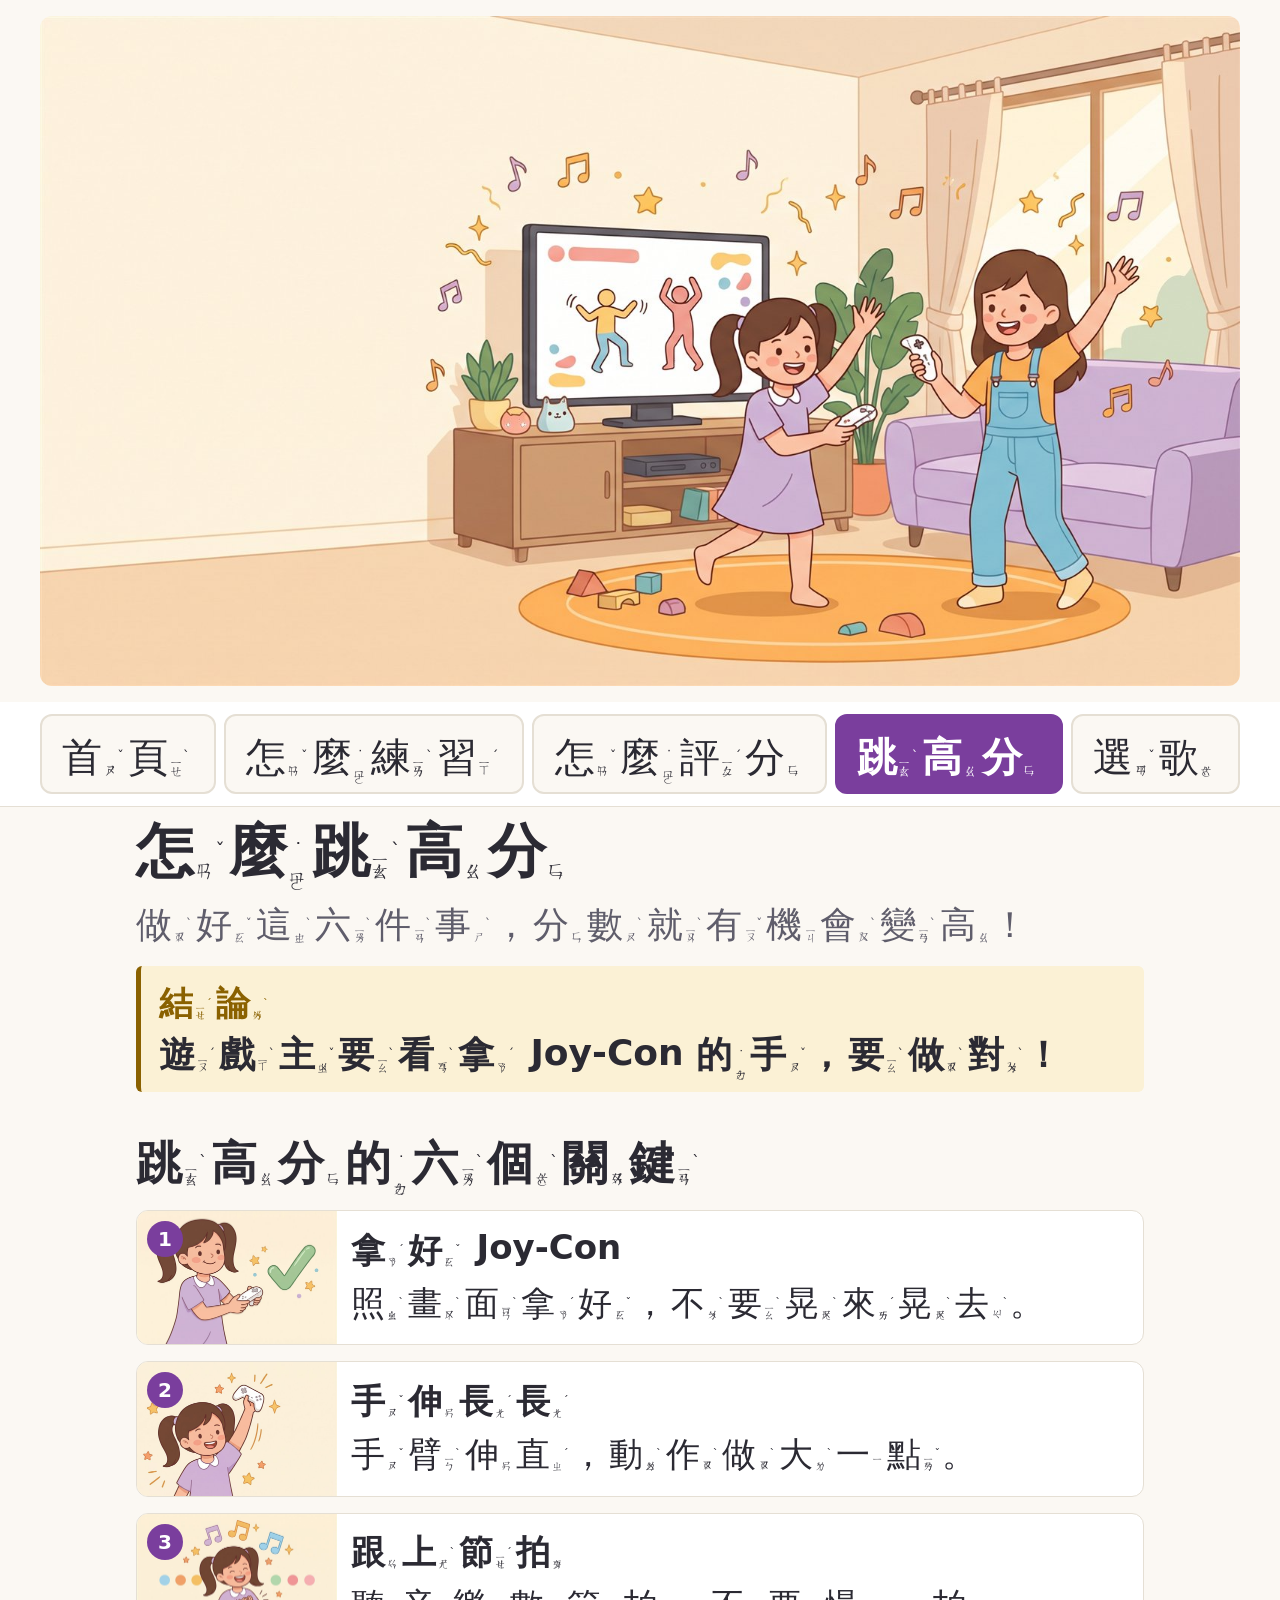
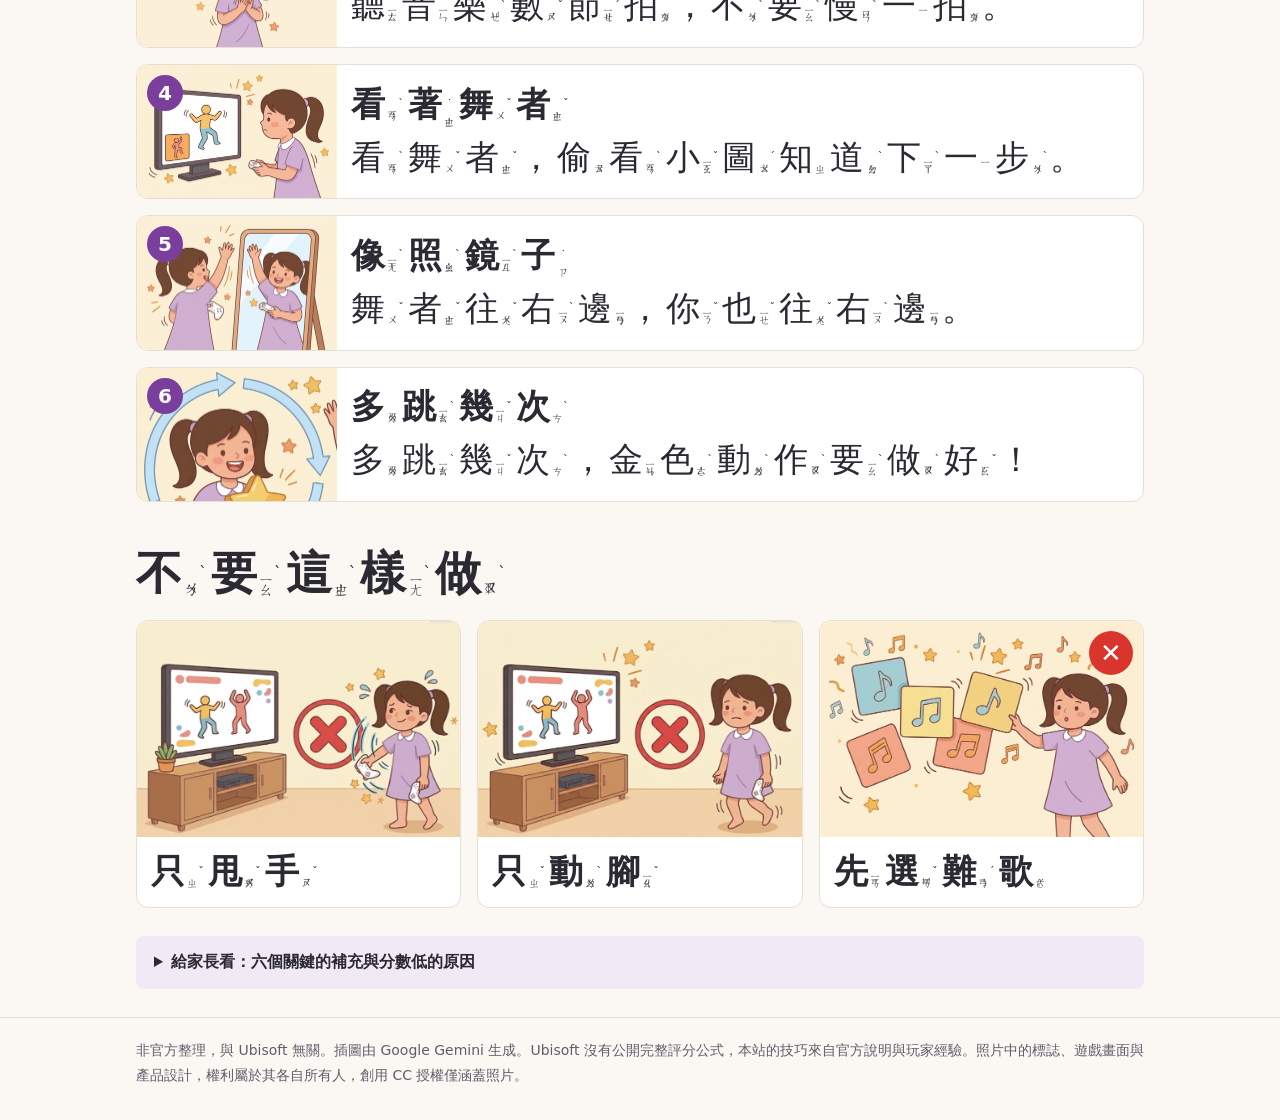
==== commit c92e08c7: "Show the same banner on every page Co-Authored-By: Claude Opus 5.5 <noreply@anthropic.com>" ====
--- a/high-score.html
+++ b/high-score.html
@@ -22,6 +22,7 @@
   <script src="menu.js?v=21" defer></script>
 </head>
 <body>
+  <div class="wrap banner"><img src="images/ai/hero.jpg" width="1600" height="893" alt="兩個小女孩在明亮的客廳裡，各拿一支白色控制器，開心地對著電視跳舞" fetchpriority="high"></div>
   <header>
     <div class="wrap">
       <nav aria-label="主選單"><button type="button" class="menu-toggle" aria-expanded="false" aria-controls="main-menu"><svg viewBox="0 0 24 24" width="32" height="32" aria-hidden="true"><path d="M4 6H20M4 12H20M4 18H20" fill="none" stroke="currentColor" stroke-width="3" stroke-linecap="round"/></svg><span class="zy">選<span class="b" aria-hidden="true"><span class="s">ㄒㄩㄢ</span><span class="t">ˇ</span></span></span><span class="zy">單<span class="b" aria-hidden="true"><span class="s">ㄉㄢ</span></span></span></button><ul id="main-menu"><li><a href="index.html"><span class="zy">首<span class="b" aria-hidden="true"><span class="s">ㄕㄡ</span><span class="t">ˇ</span></span></span><span class="zy">頁<span class="b" aria-hidden="true"><span class="s">ㄧㄝ</span><span class="t">ˋ</span></span></span></a></li><li><a href="kids.html"><span class="zy">怎<span class="b" aria-hidden="true"><span class="s">ㄗㄣ</span><span class="t">ˇ</span></span></span><span class="zy">麼<span class="b" aria-hidden="true"><span class="s">˙ㄇㄜ</span></span></span><span class="zy">練<span class="b" aria-hidden="true"><span class="s">ㄌㄧㄢ</span><span class="t">ˋ</span></span></span><span class="zy">習<span class="b" aria-hidden="true"><span class="s">ㄒㄧ</span><span class="t">ˊ</span></span></span></a></li><li><a href="scoring.html"><span class="zy">怎<span class="b" aria-hidden="true"><span class="s">ㄗㄣ</span><span class="t">ˇ</span></span></span><span class="zy">麼<span class="b" aria-hidden="true"><span class="s">˙ㄇㄜ</span></span></span><span class="zy">評<span class="b" aria-hidden="true"><span class="s">ㄆㄧㄥ</span><span class="t">ˊ</span></span></span><span class="zy">分<span class="b" aria-hidden="true"><span class="s">ㄈㄣ</span></span></span></a></li><li><a href="high-score.html" aria-current="page"><span class="zy">跳<span class="b" aria-hidden="true"><span class="s">ㄊㄧㄠ</span><span class="t">ˋ</span></span></span><span class="zy">高<span class="b" aria-hidden="true"><span class="s">ㄍㄠ</span></span></span><span class="zy">分<span class="b" aria-hidden="true"><span class="s">ㄈㄣ</span></span></span></a></li><li><a href="songs.html"><span class="zy">選<span class="b" aria-hidden="true"><span class="s">ㄒㄩㄢ</span><span class="t">ˇ</span></span></span><span class="zy">歌<span class="b" aria-hidden="true"><span class="s">ㄍㄜ</span></span></span></a></li></ul></nav>
